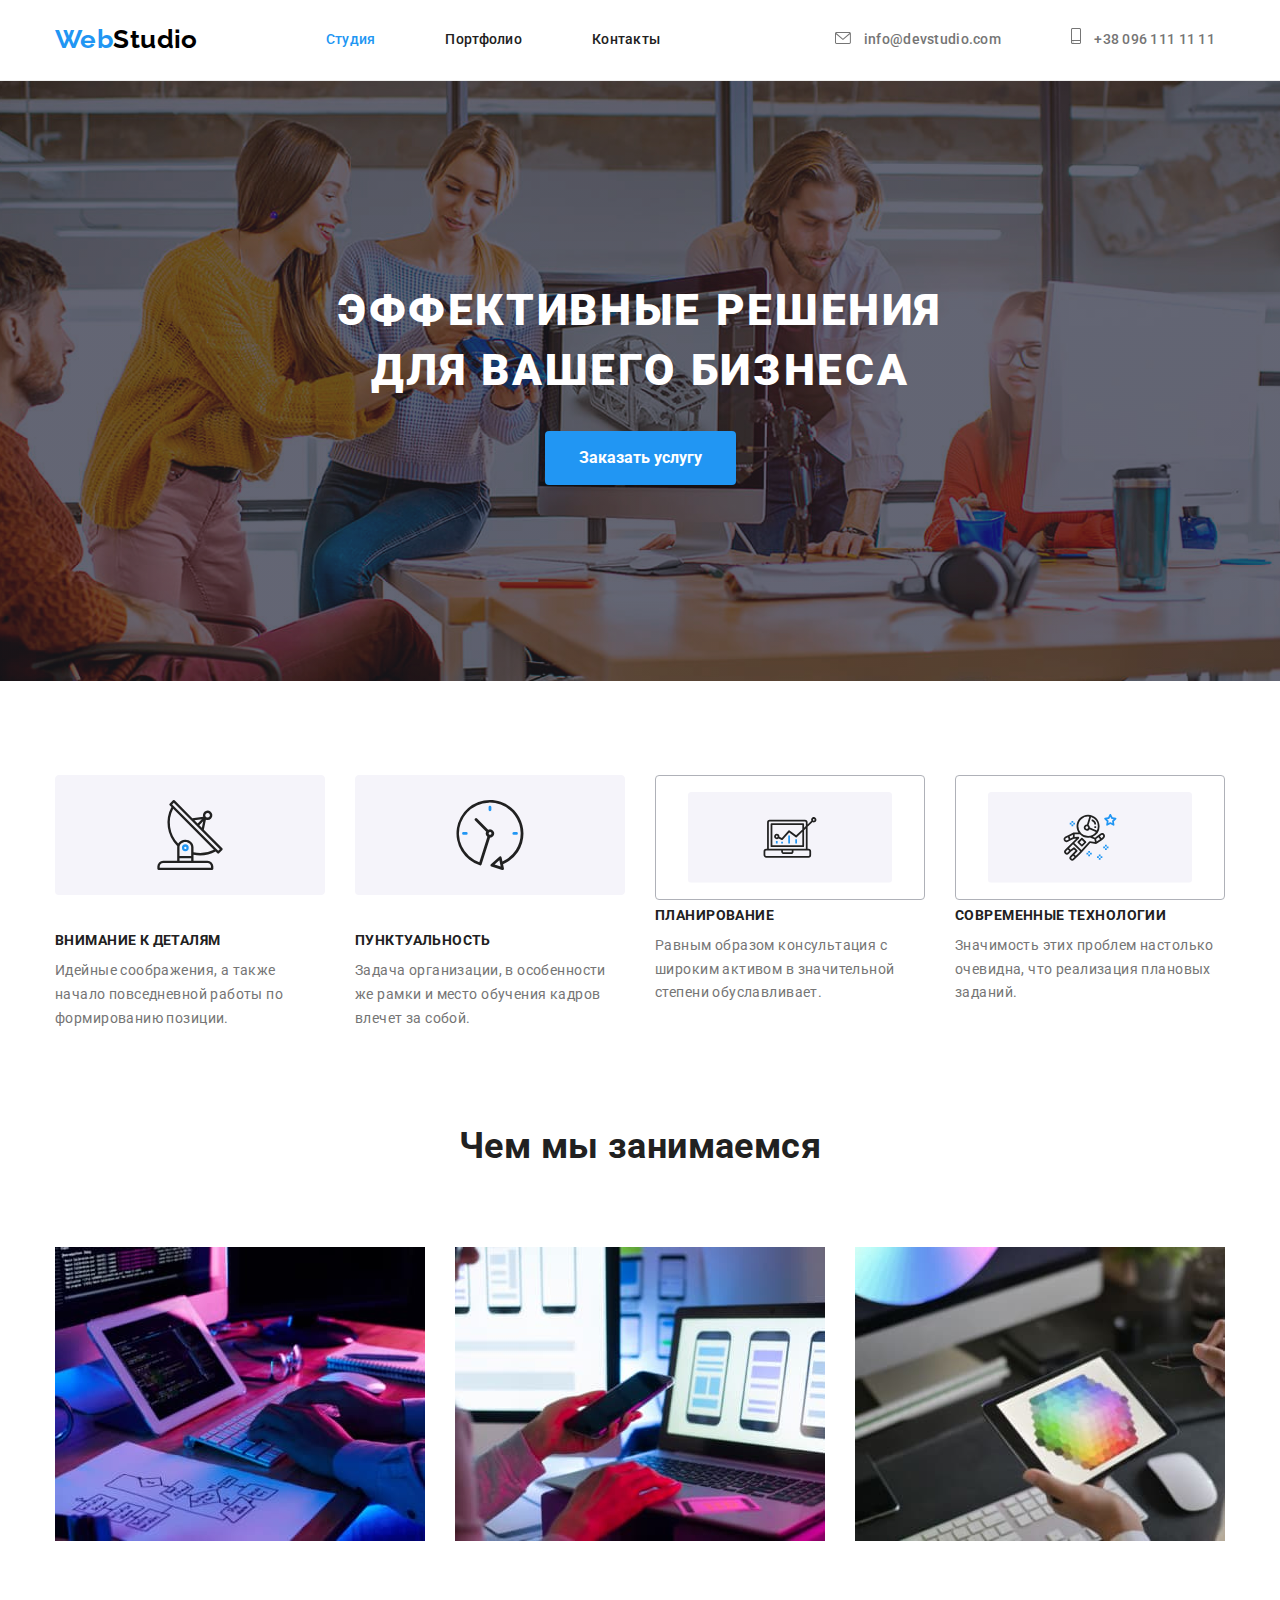
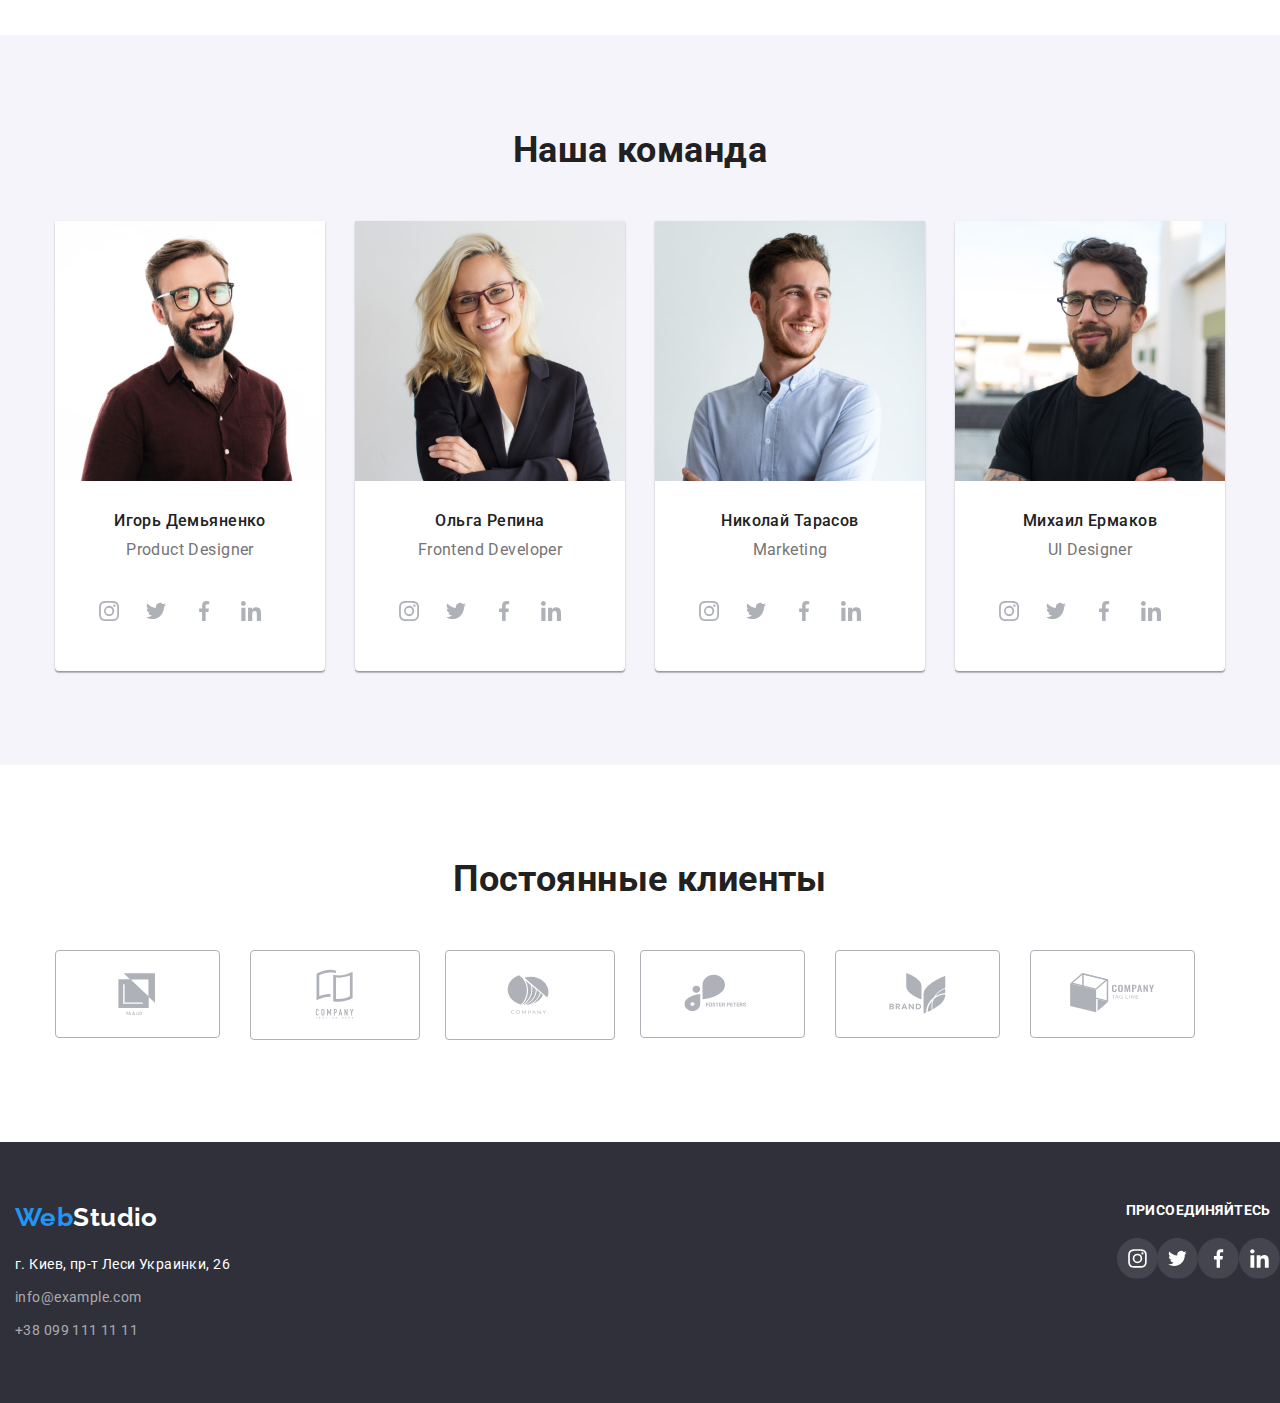
==== index.html @ e173cb2c "21.04.2022" ====
<!DOCTYPE html>
<html lang="ru">

<head>
    <meta charset="UTF-8">
    <meta http-equiv="X-UA-Compatible" content="IE=edge">
    <meta name="viewport" content="width=device-width, initial-scale=1.0">
    <title>Document</title>
    <link
        href="https://fonts.googleapis.com/css2?family=Raleway:wght@700&family=Roboto:wght@400;500;700;900&display=swap"
        rel="stylesheet">
    <link rel="stylesheet"
        href="https://cdnjs.cloudflare.com/ajax/libs/modern-normalize/1.1.0/modern-normalize.min.css">
    <link rel="stylesheet" href="./css/style.css">
</head>

<body>
    <header class="header">
        <div class="conteiner nav-head">
            <a href="https://www.google.com/"><span class="web-logo">Web</span><span
                    class="studio-logo">Studio</span></a>
            <nav>
                <ul class="site-nav list">
                    <li class="item"> <a href="https://www.google.com/" class="link current">Студия</a></li>
                    <li class="item"> <a href="./portfolio.html" class="link">Портфолио</a></li>
                    <li class="item"> <a href="https://www.google.com/" class="link">Контакты</a></li>
                </ul>
            </nav>
            <ul class="auth-nav list ">
                <li class="item">
                    <a href="mailto:info@devstudio.com" class="link icon-header-mail">

                        <svg class="icon-header" width="16px" height="12px">
                            <use href="./icon/sprite.svg#icon-mail">

                            </use>
                        </svg>
                        info@devstudio.com</a>
                </li>
                <li class="item">
                    <a href="tel:+380961111111" class="link icon-header-mail">
                        <svg class="icon-header" width="10px" height="16px">
                            <use href="./icon/sprite.svg#icon-smartphone">

                            </use>
                        </svg>
                        +38 096 111 11 11</a>
                </li>


            </ul>
        </div>
    </header>
    <main>
        <section class="hero overlay">
            <div class="conteiner">
                <h1 class="section-title-main">Эффективные решения для вашего бизнеса</h1>
                <button type="button" class="button-primary">Заказать услугу</button>
            </div>
        </section>
        <section class="section">

            <!-- <h2 class="invisible-header">Наши преимущества</h2> -->

            <div class="conteiner ">
                <ul class="advantage-studio list">
                    <li class="flex-element icon-antenna">
                        <div class="logo-advantage">
                            <svg class="rt " width="270px" height="120px">
                                <use href="./icon/sprite.svg#icon-antena">
                                </use>
                            </svg>
                        </div>
                        <h3 class="section-title-studio">Внимание к деталям</h3>
                        <p class="section-text-studio">Идейные соображения, а также начало повседневной работы по
                            формированию позиции.</p>

                    </li>
                    <li class="flex-element icon-clock">
                        <svg class="rt" width="270px" height="120px">
                            <use href="./icon/sprite.svg#icon-clock">
                            </use>
                        </svg>
                        <h3 class="section-title-studio">Пунктуальность</h3>
                        <p class="section-text-studio">Задача организации, в особенности же рамки и место обучения
                            кадров влечет за собой.</p>
                    </li>
                    <li class="flex-element icon-diagram">
                        <svg class="logo-customers" width="270px" height="120px">
                            <use href="./icon/sprite.svg#icon-diagram">
                            </use>
                        </svg>
                        <h3 class="section-title-studio">Планирование</h3>
                        <p class="section-text-studio">Равным образом консультация с широким активом в значительной
                            степени обуславливает.</p>
                    </li>
                    <li class="flex-element icon-astronaut">
                        <svg class="logo-customers" width="270px" height="120px">
                            <use href="./icon/sprite.svg#icon-astronaut">
                            </use>
                        </svg>
                        <h3 class="section-title-studio">Современные технологии</h3>
                        <p class="section-text-studio">Значимость этих проблем настолько очевидна, что реализация
                            плановых заданий.</p>
                    </li>
                </ul>

        </section>
        <section class="section advantage-studio-work">
            <div class="conteiner">
                <h2 class="section-title-block centered">Чем мы занимаемся</h2>
                <ul class="advantage-studio list">
                    <li class="flex-element-work"><img src="./images/box1.jpg" width="370" alt="desktop and ipad"></li>
                    <li class="flex-element-work"><img src="./images/box2.jpg" width="370" alt="imac and phone"></li>
                    <li class="flex-element-work"><img src="./images/box3.jpg" width="370" alt="ipad"></li>
                </ul>
            </div>
        </section>
        <section class="section comand">
            <div class="conteiner">
                <h2 class="section-title-block centered">Наша команда</h2>
                <div class="flex-container">
                    <ul class=" advantage-studio list">
                        <li class="flex-element-comand">
                            <img src="./images/img(4).jpg" width="270" alt="фото Игорь Демьяненко">
                            <h3 class="section-title-comand">Игорь Демьяненко</h3>
                            <p class="section-text-comand">Product Designer</p>
                            <div class="social-links-comand">
                                <a icon-social href="#">
                                    <svg class="comand-social" width="44px" height="44px">
                                        <use class="icon-social" href="./icon/sprite.svg#icon-insta">

                                        </use>
                                    </svg>
                                </a>
                                <a href="#">
                                    <svg class="comand-social" width="44px" height="44px">
                                        <use href="./icon/sprite.svg#icon-twiter">

                                        </use>
                                    </svg></a>
                                <svg class="comand-social" width="44px" height="44px">
                                    <use href="./icon/sprite.svg#icon-facebook">

                                    </use>
                                </svg></a>
                                <a href="#">
                                    <svg class="comand-social" width="44px" height="44px">
                                        <use href="./icon/sprite.svg#icon-linkid">

                                        </use>
                                    </svg></a>
                            </div>
                        </li>
                        <li class="flex-element-comand">
                            <img src="./images/img(1).jpg" width="270" alt="фото Ольга Репина">
                            <h3 class="section-title-comand">Ольга Репина</h3>
                            <p class="section-text-comand">Frontend Developer</p>
                            <div class="social-links-comand">
                                <a href="#">
                                    <svg class="comand-social" width="44px" height="44px">
                                        <use class="" href="./icon/sprite.svg#icon-insta">

                                        </use>
                                    </svg>
                                </a>
                                <a href="#">
                                    <svg class="comand-social" width="44px" height="44px">
                                        <use href="./icon/sprite.svg#icon-twiter">

                                        </use>
                                    </svg></a>
                                <svg class="comand-social" width="44px" height="44px">
                                    <use href="./icon/sprite.svg#icon-facebook">

                                    </use>
                                </svg></a>
                                <a href="#">
                                    <svg class="comand-social" width="44px" height="44px">
                                        <use href="./icon/sprite.svg#icon-linkid">

                                        </use>
                                    </svg></a>
                            </div>
                        </li>
                        <li class="flex-element-comand">
                            <img src="./images/img(2).jpg" width="270" alt="фото Николай Тарасов">
                            <h3 class="section-title-comand">Николай Тарасов</h3>
                            <p class="section-text-comand">Marketing</p>
                            <div class="social-links-comand">
                                <a class=href="#">
                                    <svg class="comand-social" width="44px" height="44px">
                                        <use href="./icon/sprite.svg#icon-insta">

                                        </use>
                                    </svg>
                                </a>
                                <a href="#">
                                    <svg class="comand-social" width="44px" height="44px">
                                        <use href="./icon/sprite.svg#icon-twiter">

                                        </use>
                                    </svg></a>
                                <svg class="comand-social" width="44px" height="44px">
                                    <use href="./icon/sprite.svg#icon-facebook">

                                    </use>
                                </svg></a>
                                <a href="#">
                                    <svg class="comand-social" width="44px" height="44px">
                                        <use href="./icon/sprite.svg#icon-linkid">

                                        </use>
                                    </svg></a>
                            </div>
                        </li>
                        <li class="flex-element-comand">
                            <img src="./images/img(3).jpg" width="270" alt="фото Михаил Ермаков">
                            <h3 class="section-title-comand">Михаил Ермаков</h3>
                            <p class="section-text-comand">UI Designer</p>
                            <div class="social-links-comand">
                                <a href="#">
                                    <svg class="comand-social" width="44px" height="44px">
                                        <use class="" href="./icon/sprite.svg#icon-insta">

                                        </use>
                                    </svg>
                                </a>
                                <a href="#">
                                    <svg class="comand-social" width="44px" height="44px">
                                        <use href="./icon/sprite.svg#icon-twiter">

                                        </use>
                                    </svg></a>
                                <svg class="comand-social" width="44px" height="44px">
                                    <use href="./icon/sprite.svg#icon-facebook">

                                    </use>
                                </svg></a>
                                <a href="#">
                                    <svg class="comand-social" width="44px" height="44px">
                                        <use href="./icon/sprite.svg#icon-linkid">

                                        </use>
                                    </svg></a>
                            </div>
                        </li>
                    </ul>
                </div>
            </div>
        </section>
        <section class="section">
            <div class="conteiner">
                <h2 class="customers-title">Постоянные клиенты</h2>
                <div class="flex-container">
                    <ul class="customers-list list">
                        <li class="customers-img">
                            <svg class="logo-customers" width="170px" height="92px">
                                <use href="./icon/sprite.svg#icon-Logo-1">

                                </use>
                            </svg>
                        </li>
                        <li class="customers-img">
                            <a class="customers-link" href="">
                                <svg class="logo-customers" width="170px" height="92px">
                                    <use href="./icon/sprite.svg#icon-Logo-2">

                                    </use>
                                </svg></a>
                        </li>
                        <li class="customers-img">
                            <a class="customers-link" href="#">
                            <svg class="logo-customers " width="170px" height="92px">
                                <use href="./icon/sprite.svg#icon-Logo-3">

                                </use>
                            </svg></a>
                        </li>
                        <li class="customers-img">
                            <svg class="logo-customers" width="170px" height="92px">
                                <use href="./icon/sprite.svg#icon-Logo-4">
                                </use>
                            </svg>
                        </li>
                        <li class="customers-img">
                            <svg class="logo-customers" width="170px" height="92px">
                                <use href="./icon/sprite.svg#icon-Logo-5">

                                </use>
                            </svg>
                        </li>
                        <li class="customers-img">
                            <svg class="logo-customers" width="170px" height="92px">
                                <use href="./icon/sprite.svg#icon-Logo-6">

                                </use>
                            </svg></li>
                    </ul>
                </div>
            </div>

        </section>
    </main>

    <footer class="footer-bg">
        <div class="conteiner">

            <a href="https://www.google.com/"> <span class="web-logo-fr">Web</span><span
                    class="studio-logo-footer">Studio</span></a>
            <address class="footer-adress">
                <ul class="footer-list list">
                    <li>
                        <p class="footer-list-adress">г. Киев, пр-т Леси Украинки, 26</p>
                    </li>
                    <li><a href="mailto:info@example.com" class="footer-list-contacts">info@example.com</a> </li>
                    <li><a href="tel:+380991111111" class="footer-list-contacts tel">+38 099 111 11 11</a> </li>
                </ul>

            </address>
        </div>
        <div class="social-footer">
            <h2 class="title-footer">Присоединяйтесь</h2>
            <ul class=" footer-social list">
                <li class="footer-social-icon">
                    <svg class="footer-icon" width="44px" height="44px">
                        <use href="./icon/sprite.svg#icon-insta-footer">
                        </use>
                    </svg>
                </li>
                <li class="footer-social-icon">
                    <svg class="footer-icon" width="44px" height="44px">
                        <use href="./icon/sprite.svg#icon-twiter-footer">
                        </use>
                    </svg>
                </li>
                <li class="footer-social-icon">
                    <svg class="footer-icon" width="44px" height="44px">
                        <use href="./icon/sprite.svg#icon-facebook-footer">
                        </use>
                    </svg>
                </li>
                <li class="footer-social-icon">
                    <svg class="footer-icon" width="44px" height="44px">
                        <use href="./icon/sprite.svg#icon-linkid-footer">
                        </use>
                    </svg>
                </li>
            </ul>
        </div>

    </footer>

</body>

</html>
---- css/style.css ----
/*Переменные*/
:root {
  --primary-text-color: #757575;
  --title-text-color: #212121;
  --accent-text-color: #2196f3;
  --primary-bg-color: #e5e5e5;
  --header-bg-color: #ffffff;
  --logo-text-studio: #000000;
  --footer-bg-color: #2f303a;
  --border-color: #eeeeee;
  --comand-bg-color: #f5f4fa;
  --hero-bg-color:#C4C4C4;
  --customers-border-color:#AFB1B8;
}
*, ::after, ::before {
    box-sizing: border-box;
    max-width: 100%;
    height: auto;
}

/*Основные*/
body {
  background-color: var(--header-bg-color);
  color: var(--primary-text-color);
  font-family: Roboto, sans-serif;
  font-size: 14px;
  letter-spacing: 0.03em;
}
img{
  display: block;
  max-width: 100%;
  height: auto;
}
a {
  text-decoration: none;
}
h1,
h2,
h3,
h4,
h5,
h6,
p {
  margin: 0;
  padding: 0;
}
.conteiner {
  width: 1200px;
  padding-left: 15px;
  padding-right: 15px;
  margin-left: auto;
  margin-right: auto;
  /* outline: 2px solid tomato; */
}

.list {
  margin: 0;
  padding: 0;
  list-style: none;
  line-height: 1.7;
}

/*Шапка*/
.header {
  background-color: var(--header-bg-color);
  border-bottom: 1px solid var(--border-color);
}
.web-logo {
  display: inline-block;
  color: var(--accent-text-color);
  font-family: "Raleway";
  font-weight: 700;
  font-size: 26px;
  line-height: 1.2;
  text-decoration: none;
  padding-top: 24px;
  padding-bottom: 25px;
}
.studio-logo {
  color: var(--logo-text-studio);
  font-family: "Raleway";
  font-weight: 700;
  font-size: 26px;
  line-height: 1.2;
  text-decoration: none;
  padding-top: 24px;
  padding-bottom: 25px;
  padding-right: 25px;
}
.logo .studio-logo:hover,
.logo .studio-logo:focus {
  color: var(--accent-text-color);
  text-decoration: none;
}
.item> .icon-header-mail >.icon-header{
  margin-right: 10px;
 
}
.item>.icon-header-mail{
  fill: var(--primary-text-color);
}
.item>.icon-header-mail:hover{
  fill: var(--accent-text-color);
}

.site-nav>.item{
  padding-top: 20px;
  padding-bottom: 20px;
  padding-left: 10px;
  padding-right: 10px;
}
.auth-nav>.item{
  padding-top: 20px;
  padding-bottom: 20px;
  padding-left: 10px;
  padding-right: 10px;
}
.site-nav .link {
  color: var(--title-text-color);
  font-weight: 500;
  line-height: 1.14;
  letter-spacing: 0.02em;
}
.site-nav {
  display: flex;
  margin-left: 93px;
  
}
.site-nav .item:not(:last-child) {
  margin-right: 50px;
}
.site-nav .link:hover,
.site-nav .link:focus {
  color: var(--accent-text-color);
}

.site-nav .link.current {
  color: var(--accent-text-color);
}
.auth-nav .link {
  color: var(--primary-text-color);
  font-weight: 500;
  line-height: 1.14;
  letter-spacing: 0.02em;
}
.auth-nav .link:hover,
.auth-nav .link:focus {
  color: var(--accent-text-color);
}
.auth-nav {
  display: flex;
  margin-left: auto;
  cursor: pointer;
}
.auth-nav .item + .item {
  margin-left: 50px;
}
.nav-head {
  display: flex;
  align-items: center;
}
.nav-projects {
  display: flex;
  margin-bottom: 50px;
  justify-content: center;
  cursor: pointer;
}

.nav-projects > .item {
  margin-right: 8px;
}
/*Основной блок*/

.section .section-title {
  color: var(--title-text-color);
  font-weight: 700;
  line-height: 2;
  letter-spacing: 0.06em;
}
.section {
  padding-top: 94px;
  padding-bottom: 94px;
}
.centered {
  text-align: center;
}
.hero {
  background-color: var(--hero-bg-color);
  
  text-align: center;
  background-repeat: no-repeat;
  background-size: cover;
  padding-top: 200px;
  padding-bottom: 200px;
background: rgba(47, 48, 58, 0.4);
}
.overlay{
  max-width: 1600px;
  height: 600px;
  margin-right: auto;
  margin-left: auto;
  background-position: center; 
  background-image: linear-gradient(
    to right,
    rgba(47, 48, 58, 0.4),
    rgba(47, 48, 58, 0.4)
    ),
    url(../images/bg-image.png);
}

.section-title-main {
  width: 696px;
  margin: 0 auto;
  color: var(--header-bg-color);
  font-weight: 900;
  font-size: 44px;
  line-height: 1.36;
  letter-spacing: 0.06em;
  text-transform: uppercase;
}

.advantage {
  display: flex;
  flex-wrap: wrap;
  margin-right: -30px;
  margin-top: -30px;
}

.advantage-studio {
  display: flex;
  justify-content: space-between;
}
.advantage-studio-work{
  padding-top: 0;
}

.card-text {
  padding-left: 24px;
  padding-right: 24px;
  padding-top: 20px;
  padding-bottom: 20px;
  border-left: 1px solid var(--border-color);
  border-right: 1px solid var(--border-color);
  border-bottom: 1px solid var(--border-color);
}
.flex-container {
  display: flex;
  flex-wrap: wrap;
}
.flex-container-comand {
}
.icon-social{
  
}
.social-links-comand{
  justify-content: center;
  padding-left: 32px;
  padding-right: 32px;
  padding-bottom: 30px;
  margin-left: 10px;
  margin-top: 16px;
  cursor: pointer;
}
.social-links-comand:last-child{
  margin-left: 0;
}
.flex-element-comand {
      background: #FFFFFF;
    /* material shadow v1 */
    box-shadow: 0px 1px 3px rgba(0, 0, 0, 0.12), 0px 1px 1px rgba(0, 0, 0, 0.14), 0px 2px 1px rgba(0, 0, 0, 0.2);
    border-radius: 0px 0px 4px 4px;
  margin-right: 30px;
}
.flex-element-comand:nth-child(n + 4) {
  margin-right: 0;
}

.comand {
  background-color: var(--comand-bg-color);
}
 .flex-element {
  width: 270px;
} 

.flex-element:nth-child(n + 4) {
  margin-right: 0;
}

.flex-element-work {
  flex-basis: calc((100% - 60px) / 3);
  margin-right: 30px;
  margin-top: 30px;
  
}
.flex-element-work:nth-child(3n) {
  margin-right: 0;
}
.flex-element-work:nth-last-child(-1 + 3) {
  margin-bottom: 0;
}
.flex-element-work:hover{
  box-shadow: 1px 4px 6px 0px #00000029;
box-shadow: 0px 4px 4px 0px #0000000F;
box-shadow: 0px 1px 1px 0px #0000001F;
}

.section-title-studio {
  margin-bottom: 10px;
  color: var(--title-text-color);
  font-size: 14px;
  font-weight: 700;
  line-height: 1.14;
  text-transform: uppercase;
}
.section-text-studio {
  color: var(--primary-text-color);
  line-height: 1.71;
}
.section-title-progects {
  margin-bottom: 4px;
  color: var(--title-text-color);
  font-size: 18px;
  font-weight: 700;
  line-height: 2;
  letter-spacing: 0.06em;
}
.section-text-progects {
  color: var(--primary-text-color);
  font-size: 16px;
  line-height: 1.875;
}
.section-title-block {
  margin-bottom: 50px;
  color: var(--title-text-color);
  font-weight: 700;
  font-size: 36px;
  line-height: 1.17;
}
.section-title-comand {
  margin-top: 30px;
  margin-bottom: 10px;
  color: var(--title-text-color);
  font-weight: 500;
  font-size: 16px;
  line-height: 1.19;
  text-align: center;
}
.section-text-comand {
  color: var(--primary-text-color);
  font-size: 16px;
  line-height: 1.19;
  text-align: center;
  margin-bottom: 30px;
}
.comand-social{
  fill:var(--header-bg-color);
  
}
.comand-social:hover{
  fill:var(--accent-text-color)
}
.section-text {
  line-height: 1.7;
}

/*Buton*/
.button {
  color: var(--title-text-color);
  background-color: var(--comand-bg-color)
  cursor: pointer;
  font-weight: 500;
  font-size: 16px;
  line-height: 1.625;
  border-radius: 4px;
  border-color: transparent;
}
.btn-projects{
background-color: var(--comand-bg-color);
color: var(--title-text-color);
border-radius: 4px;
padding-top: 6px;
padding-bottom: 6px;
padding-left: 22px;
padding-right: 22px;

}
.btn-projects:hover,
.btn-projects:focus{
  background-color: var(--accent-text-color);
  color: var(--header-bg-color);
  box-shadow: 0px 2px 2px 0px #0000001F;
  box-shadow: 0px 1px 2px 0px #00000014;
  box-shadow: 0px 3px 1px 0px #0000001A;
}
.button:hover,
.button:focus {
  background-color: var(--accent-text-color);
  color: var(--header-bg-color);
  
}



.button-primary {
  display: flex;
  flex-direction: row;
  align-items: flex-start;
  padding: 10px 32px;
  box-shadow: 0px 4px 4px rgba(0, 0, 0, 0.15);
  border-radius: 4px;
  margin-left: auto;
  margin-right: auto;
  margin-top: 30px;
  background-color: var(--accent-text-color);
  color: var(--header-bg-color);
  border-color: var(--accent-text-color);
  font-weight: 700;
  font-size: 16px;
  line-height: 1.875;
  border-radius: 4px;
  border-color: transparent;
}

.button-primary:hover,
.button-primary:focus {
  background-color: var(--header-bg-color);
  color: var(--accent-text-color);
}
.customers-title{
  color: var(--title-text-color);
  font-weight: 700;
  font-size: 36px;
  line-height: 1,1719;
  text-align: center;
}
.customers-list{
  display: flex;
    margin-top: 50px;
}

.customers-img{
  flex-wrap: nowrap;
  display: flex;
  align-items: flex-start;
  
}
.logo-customers{
  fill: var(--customers-border-color);
  border: 1px solid var(--customers-border-color);
  border-radius: 4px;
  cursor: pointer;
  margin-right: 30px;
  padding-top: 16px;
  padding-bottom: 16px; 
  padding-left: 32px; 
  padding-right: 32px;
}
.logo-customers:hover{
  fill: var(--accent-text-color);
  border-color: var(--accent-text-color);
}
.footer-icon{
    fill: rgb(255, 255, 255, 10%);
}
.footer-icon:hover{
    fill: var(--accent-text-color);
}
 .customers-img:hover {
  
} 
.customers-img:last-child {
  margin-right:0;
}
.logo-customers{
  fill: var(--customers-border-color);
}
.logo-customers:hover{
  fill: var(--accent-text-color);
}

/*Низ*/
.footer-bg {
  background-color: var(--footer-bg-color);
  padding-top: 60px;
  padding-bottom: 60px;

  
    display: flex;
    align-content: stretch;
    align-items: flex-start;
    flex-wrap: nowrap;
    justify-content: space-evenly;
}

.rt{
  margin-bottom: 30px;
}
.footer-list-adress {
  color: var(--header-bg-color);
  font-style: normal;
  font-size: 14px;
  line-height: 1.71;
  margin-bottom: 9px;
}

.footer-list-contacts {
  font-style: normal;
  line-height: 1.7;
  color: rgba(255, 255, 255, 0.6);
  margin-bottom: 9px;
}

.web-logo-fr {
  display: inline-block;
  color: var(--accent-text-color);
  font-family: "Raleway";
  font-weight: 700;
  font-size: 26px;
  line-height: 1.2;
  text-decoration: none;
}


.studio-logo-footer {
  color: var(--header-bg-color);
  font-family: "Raleway";
  font-weight: 700;
  font-size: 26px;
  line-height: 1.2;
  text-decoration: none;
}

.footer-adress {
  margin-top: 20px;
}
.footer-list-contacts{
  display: block;
  margin-bottom: 9px;
}
.tel {
  margin-bottom: 0;
}

.invisible-header {
  display: none;
}
.title-footer{
  display: block;
  color: var(--header-bg-color);
  font-style: normal;
  font-weight: 700;
  font-size: 14px;
  line-height: 1,14;
  letter-spacing: 0.03em;
  text-transform: uppercase;
  text-align: center;
  margin-bottom: 20px;
}
.footer-social.list{
  display: flex;
  justify-content: center;
  margin-right: 10px;
  cursor: pointer;
}
.footer-social:last-child{
  margin-right: 0;
}
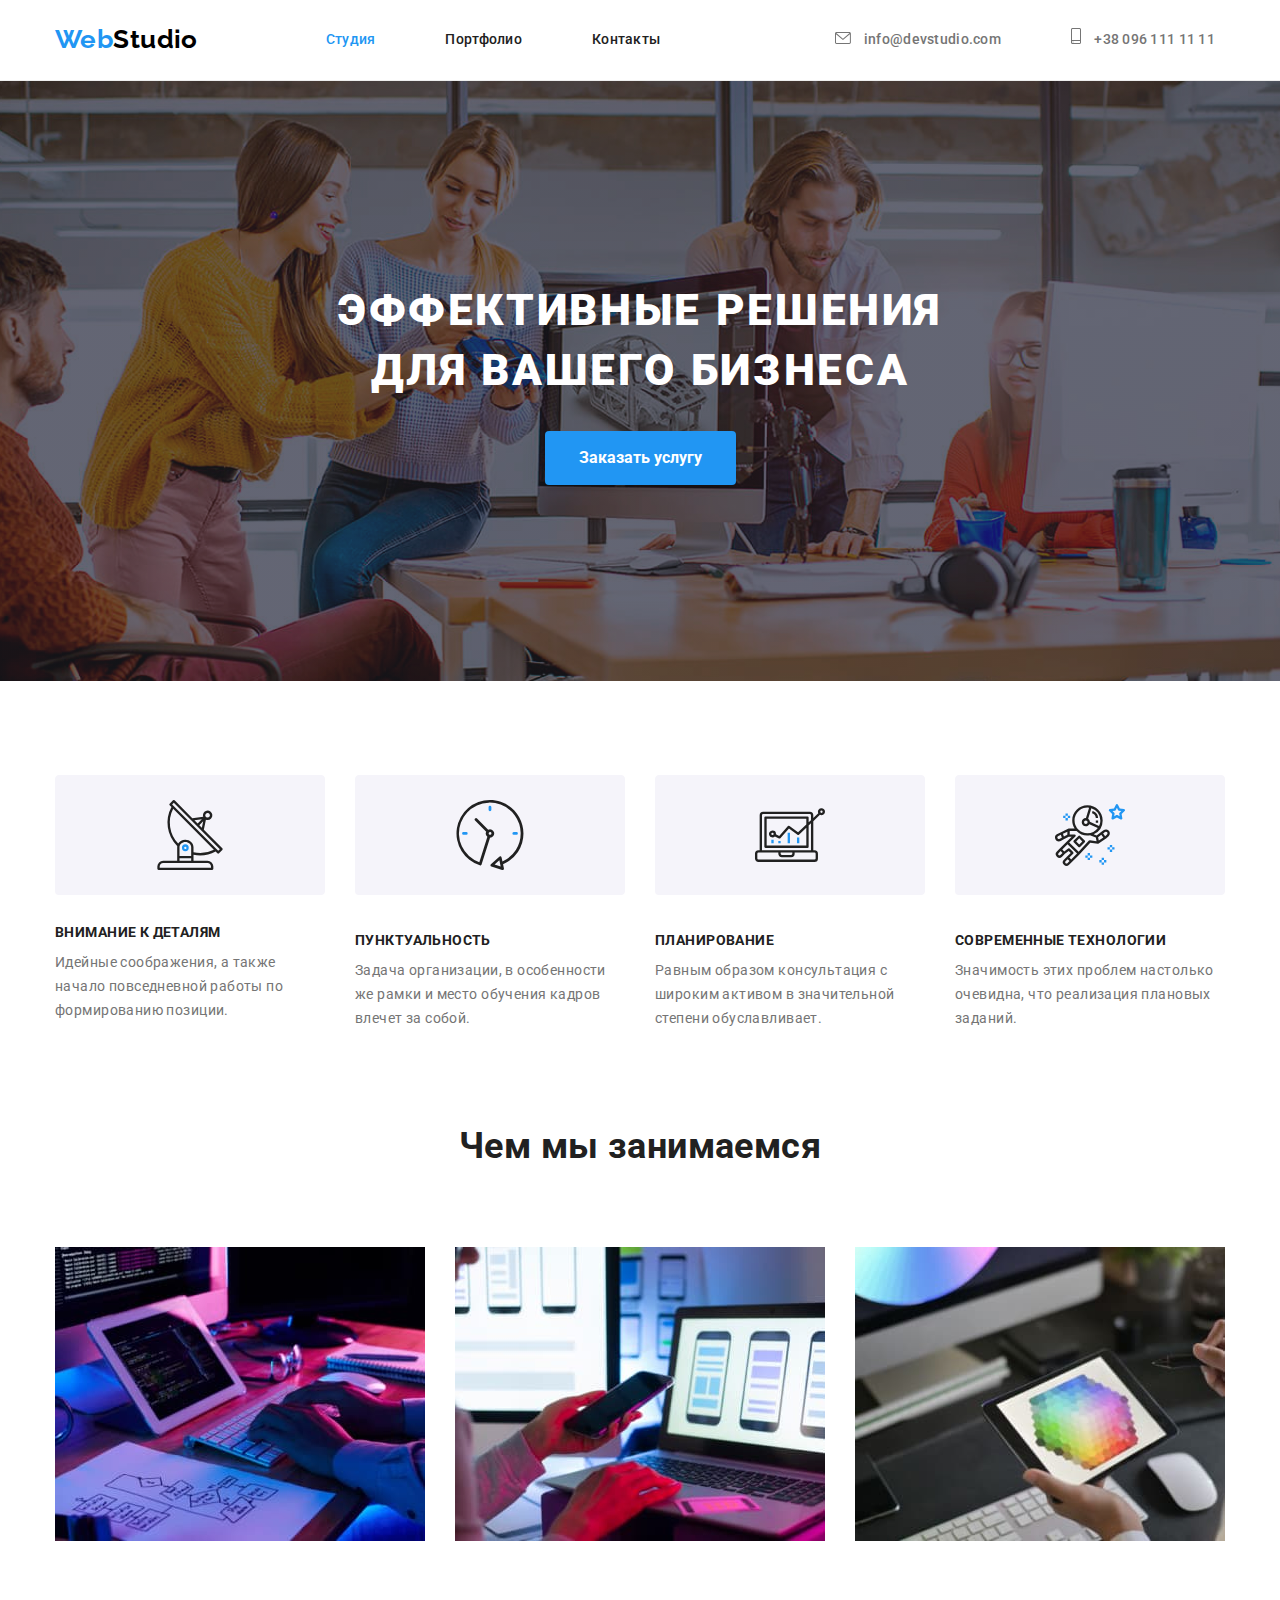
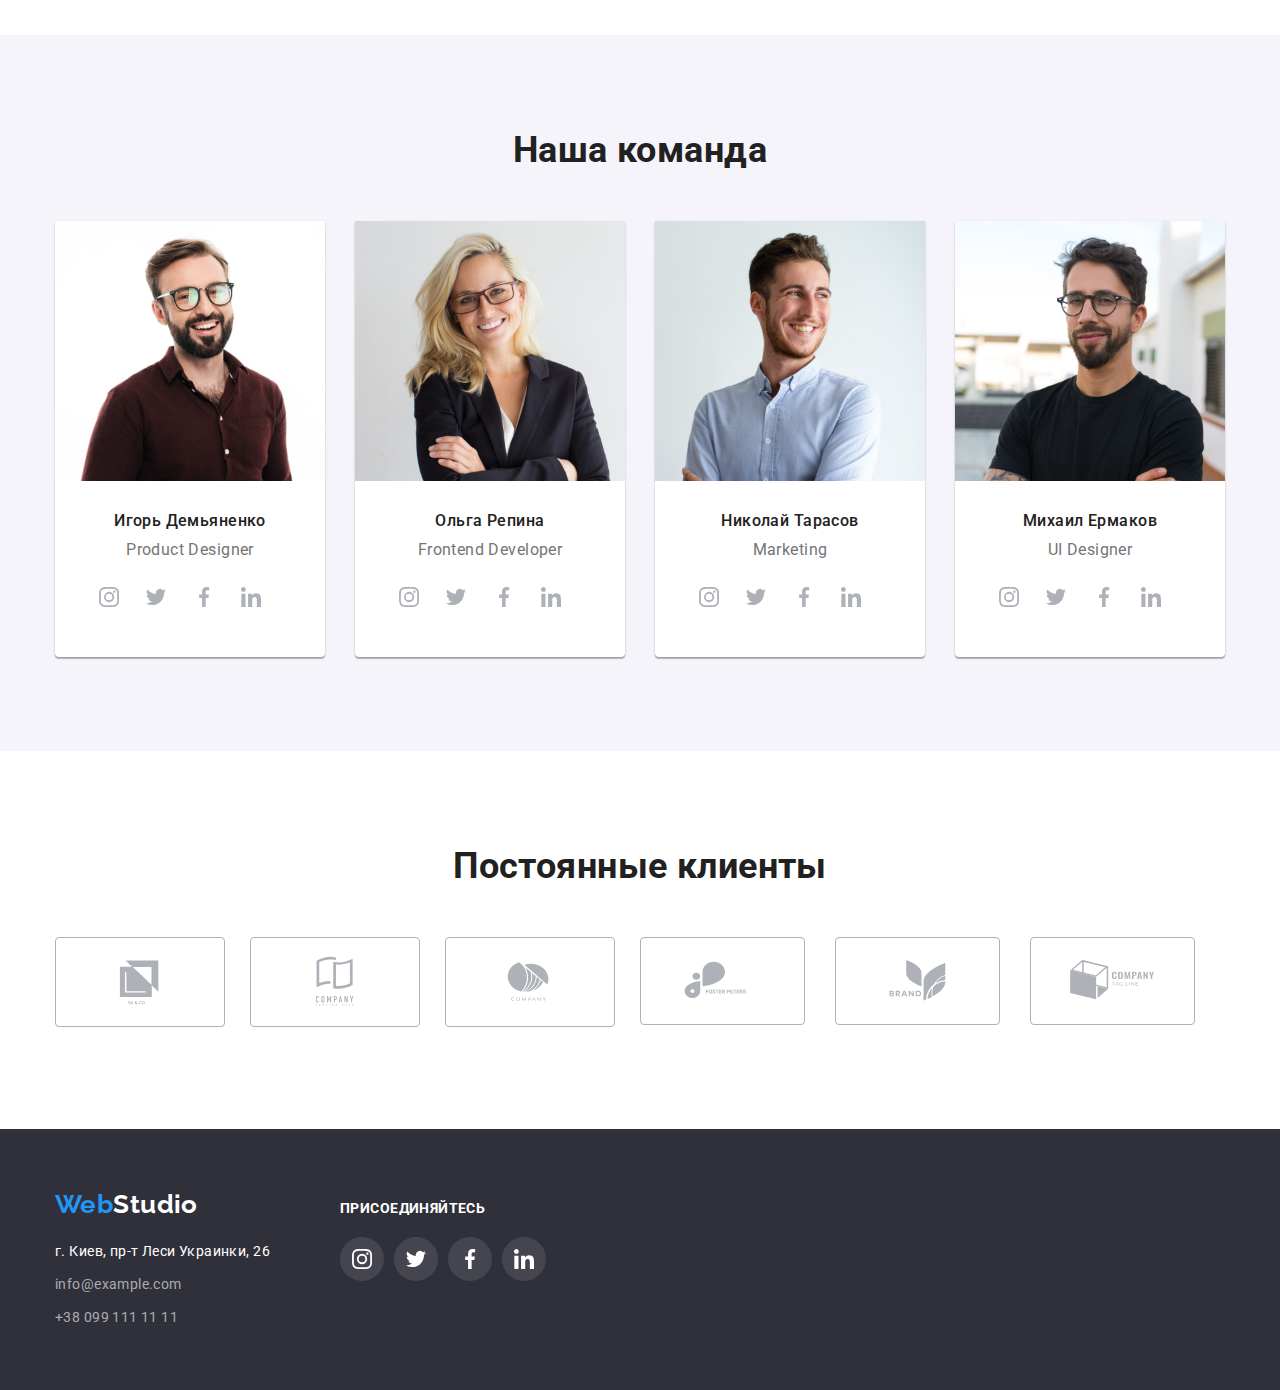
==== commit b65f8779: "21.04.1" ====
--- a/index.html
+++ b/index.html
@@ -63,9 +63,10 @@
             <!-- <h2 class="invisible-header">Наши преимущества</h2> -->
 
             <div class="conteiner ">
+                <div class="logo-flex-svg">
                 <ul class="advantage-studio list">
                     <li class="flex-element icon-antenna">
-                        <div class="logo-advantage">
+                        <div class="logo-advantage-logo">
                             <svg class="rt " width="270px" height="120px">
                                 <use href="./icon/sprite.svg#icon-antena">
                                 </use>
@@ -86,7 +87,7 @@
                             кадров влечет за собой.</p>
                     </li>
                     <li class="flex-element icon-diagram">
-                        <svg class="logo-customers" width="270px" height="120px">
+                        <svg class="rt" width="270px" height="120px">
                             <use href="./icon/sprite.svg#icon-diagram">
                             </use>
                         </svg>
@@ -95,7 +96,7 @@
                             степени обуславливает.</p>
                     </li>
                     <li class="flex-element icon-astronaut">
-                        <svg class="logo-customers" width="270px" height="120px">
+                        <svg class="rt" width="270px" height="120px">
                             <use href="./icon/sprite.svg#icon-astronaut">
                             </use>
                         </svg>
@@ -104,7 +105,7 @@
                             плановых заданий.</p>
                     </li>
                 </ul>
-
+</div>
         </section>
         <section class="section advantage-studio-work">
             <div class="conteiner">
@@ -123,6 +124,7 @@
                     <ul class=" advantage-studio list">
                         <li class="flex-element-comand">
                             <img src="./images/img(4).jpg" width="270" alt="фото Игорь Демьяненко">
+                            <div class="comand-social-card">
                             <h3 class="section-title-comand">Игорь Демьяненко</h3>
                             <p class="section-text-comand">Product Designer</p>
                             <div class="social-links-comand">
@@ -149,11 +151,12 @@
                                         <use href="./icon/sprite.svg#icon-linkid">
 
                                         </use>
-                                    </svg></a>
+                                    </svg></a></div>
                             </div>
                         </li>
                         <li class="flex-element-comand">
                             <img src="./images/img(1).jpg" width="270" alt="фото Ольга Репина">
+                            <div class="comand-social-card">
                             <h3 class="section-title-comand">Ольга Репина</h3>
                             <p class="section-text-comand">Frontend Developer</p>
                             <div class="social-links-comand">
@@ -180,11 +183,12 @@
                                         <use href="./icon/sprite.svg#icon-linkid">
 
                                         </use>
-                                    </svg></a>
+                                    </svg></a></div>
                             </div>
                         </li>
                         <li class="flex-element-comand">
                             <img src="./images/img(2).jpg" width="270" alt="фото Николай Тарасов">
+                            <div class="comand-social-card">
                             <h3 class="section-title-comand">Николай Тарасов</h3>
                             <p class="section-text-comand">Marketing</p>
                             <div class="social-links-comand">
@@ -211,11 +215,12 @@
                                         <use href="./icon/sprite.svg#icon-linkid">
 
                                         </use>
-                                    </svg></a>
+                                    </svg></a></div>
                             </div>
                         </li>
                         <li class="flex-element-comand">
                             <img src="./images/img(3).jpg" width="270" alt="фото Михаил Ермаков">
+                            <div class="comand-social-card">
                             <h3 class="section-title-comand">Михаил Ермаков</h3>
                             <p class="section-text-comand">UI Designer</p>
                             <div class="social-links-comand">
@@ -253,22 +258,30 @@
             <div class="conteiner">
                 <h2 class="customers-title">Постоянные клиенты</h2>
                 <div class="flex-container">
+                    <div class="logo-customers-icon">
+                        
                     <ul class="customers-list list">
-                        <li class="customers-img">
+                        
+                        <li class="customers-img">
+                            <div class="customers-img-logo">
+                                <a class="customers-link" href="">
                             <svg class="logo-customers" width="170px" height="92px">
                                 <use href="./icon/sprite.svg#icon-Logo-1">
 
                                 </use>
-                            </svg>
-                        </li>
-                        <li class="customers-img">
+                            </svg> </a></div>
+                        </li>
+                        
+                        <li class="customers-img">
+                            <div class="customers-img-logo">
                             <a class="customers-link" href="">
                                 <svg class="logo-customers" width="170px" height="92px">
                                     <use href="./icon/sprite.svg#icon-Logo-2">
 
                                     </use>
-                                </svg></a>
-                        </li>
+                                </svg></a></div>
+                        </li>
+                        <div class="customers-img-logo">
                         <li class="customers-img">
                             <a class="customers-link" href="#">
                             <svg class="logo-customers " width="170px" height="92px">
@@ -276,27 +289,30 @@
 
                                 </use>
                             </svg></a>
-                        </li>
+                        </li></div>
+                        <div class="customers-img-logo">
                         <li class="customers-img">
                             <svg class="logo-customers" width="170px" height="92px">
                                 <use href="./icon/sprite.svg#icon-Logo-4">
                                 </use>
                             </svg>
-                        </li>
+                        </li></div>
+                        <div class="customers-img-logo">
                         <li class="customers-img">
                             <svg class="logo-customers" width="170px" height="92px">
                                 <use href="./icon/sprite.svg#icon-Logo-5">
 
                                 </use>
                             </svg>
-                        </li>
+                        </li></div>
+                        <div class="customers-img-logo">
                         <li class="customers-img">
                             <svg class="logo-customers" width="170px" height="92px">
                                 <use href="./icon/sprite.svg#icon-Logo-6">
 
                                 </use>
-                            </svg></li>
-                    </ul>
+                            </svg></li></div>
+                    </ul></div>
                 </div>
             </div>
 
@@ -304,8 +320,8 @@
     </main>
 
     <footer class="footer-bg">
-        <div class="conteiner">
-
+        <div class="conteiner footer-conteiner">
+            <div class="footer-bg-flex">   
             <a href="https://www.google.com/"> <span class="web-logo-fr">Web</span><span
                     class="studio-logo-footer">Studio</span></a>
             <address class="footer-adress">
@@ -316,11 +332,12 @@
                     <li><a href="mailto:info@example.com" class="footer-list-contacts">info@example.com</a> </li>
                     <li><a href="tel:+380991111111" class="footer-list-contacts tel">+38 099 111 11 11</a> </li>
                 </ul>
-
+</div>
             </address>
-        </div>
+        
         <div class="social-footer">
-            <h2 class="title-footer">Присоединяйтесь</h2>
+             <h2 class="title-footer-bg">Присоединяйтесь</h2>
+            
             <ul class=" footer-social list">
                 <li class="footer-social-icon">
                     <svg class="footer-icon" width="44px" height="44px">
@@ -348,7 +365,7 @@
                 </li>
             </ul>
         </div>
-
+</div>
     </footer>
 
 </body>
--- a/css/style.css
+++ b/css/style.css
@@ -115,6 +115,7 @@
   padding-left: 10px;
   padding-right: 10px;
 }
+
 .site-nav .link {
   color: var(--title-text-color);
   font-weight: 500;
@@ -254,9 +255,7 @@
 }
 .social-links-comand{
   justify-content: center;
-  padding-left: 32px;
-  padding-right: 32px;
-  padding-bottom: 30px;
+  
   margin-left: 10px;
   margin-top: 16px;
   cursor: pointer;
@@ -316,6 +315,15 @@
   color: var(--primary-text-color);
   line-height: 1.71;
 }
+.logo-advantage{
+  display: flex;
+  flex-wrap: wrap;
+  justify-content: flex-start;
+}
+.logo-advantage-logo{
+  display: flex;
+  justify-content: space-around;
+}
 .section-title-progects {
   margin-bottom: 4px;
   color: var(--title-text-color);
@@ -337,7 +345,6 @@
   line-height: 1.17;
 }
 .section-title-comand {
-  margin-top: 30px;
   margin-bottom: 10px;
   color: var(--title-text-color);
   font-weight: 500;
@@ -350,7 +357,7 @@
   font-size: 16px;
   line-height: 1.19;
   text-align: center;
-  margin-bottom: 30px;
+
 }
 .comand-social{
   fill:var(--header-bg-color);
@@ -359,8 +366,17 @@
 .comand-social:hover{
   fill:var(--accent-text-color)
 }
+.comand-social-card{
+padding-top: 30px;
+padding-bottom: 30px;
+padding-left: 32px;
+padding-right: 32px;
+}
 .section-text {
   line-height: 1.7;
+}
+.logo-customers-icon{
+display: flex;
 }
 
 /*Buton*/
@@ -430,7 +446,7 @@
   color: var(--title-text-color);
   font-weight: 700;
   font-size: 36px;
-  line-height: 1,1719;
+  line-height: 1.1719;
   text-align: center;
 }
 .customers-list{
@@ -459,6 +475,7 @@
   fill: var(--accent-text-color);
   border-color: var(--accent-text-color);
 }
+
 .footer-icon{
     fill: rgb(255, 255, 255, 10%);
 }
@@ -484,12 +501,6 @@
   padding-top: 60px;
   padding-bottom: 60px;
 
-  
-    display: flex;
-    align-content: stretch;
-    align-items: flex-start;
-    flex-wrap: nowrap;
-    justify-content: space-evenly;
 }
 
 .rt{
@@ -529,7 +540,10 @@
   line-height: 1.2;
   text-decoration: none;
 }
-
+.footer-conteiner{
+display: flex;
+align-items: baseline;
+}
 .footer-adress {
   margin-top: 20px;
 }
@@ -544,24 +558,26 @@
 .invisible-header {
   display: none;
 }
-.title-footer{
-  display: block;
+.title-footer-bg{
   color: var(--header-bg-color);
   font-style: normal;
   font-weight: 700;
   font-size: 14px;
-  line-height: 1,14;
+  line-height: 1.14;
   letter-spacing: 0.03em;
   text-transform: uppercase;
-  text-align: center;
-  margin-bottom: 20px;
-}
+margin-bottom: 20px;
+}
+
 .footer-social.list{
   display: flex;
-  justify-content: center;
+}
+.social-footer{
+margin-left: 70px;
+}
+.footer-social-icon{
   margin-right: 10px;
-  cursor: pointer;
-}
-.footer-social:last-child{
+}
+.footer-social-icon:last-child{
   margin-right: 0;
 }
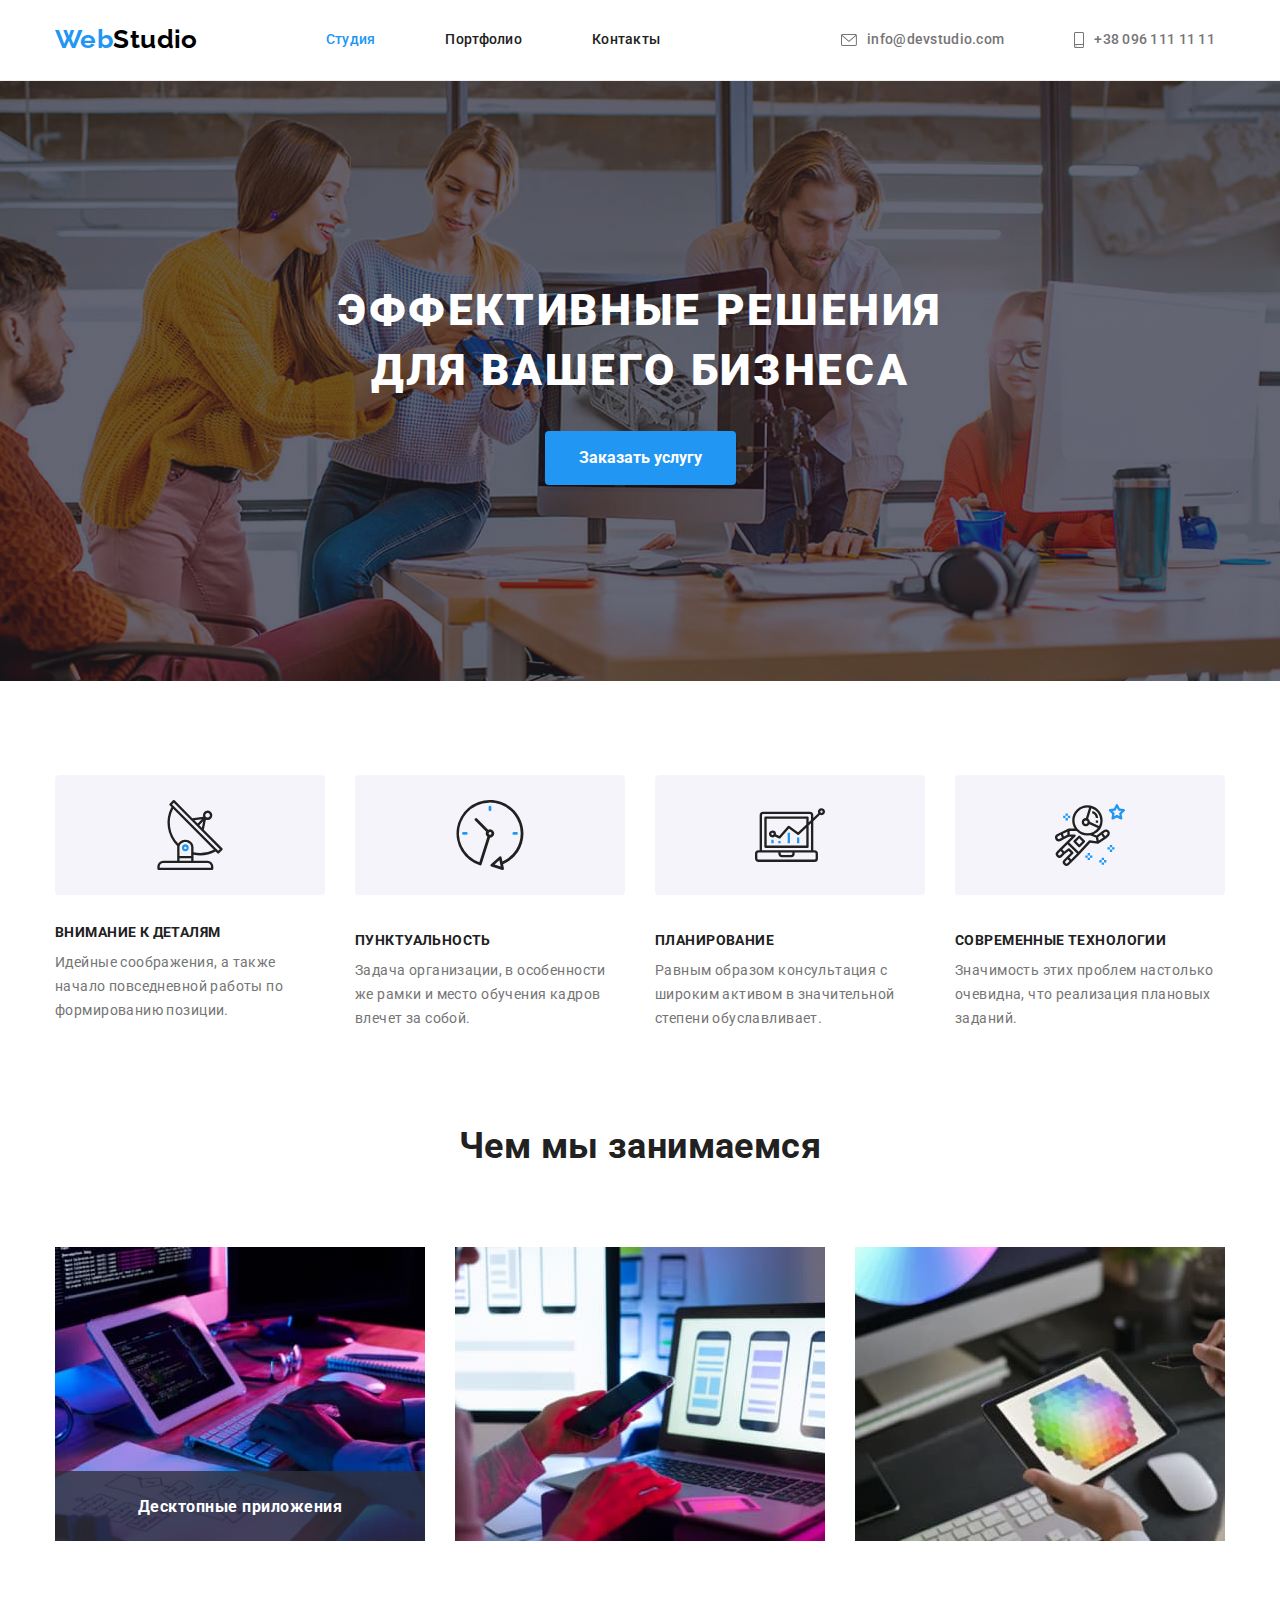
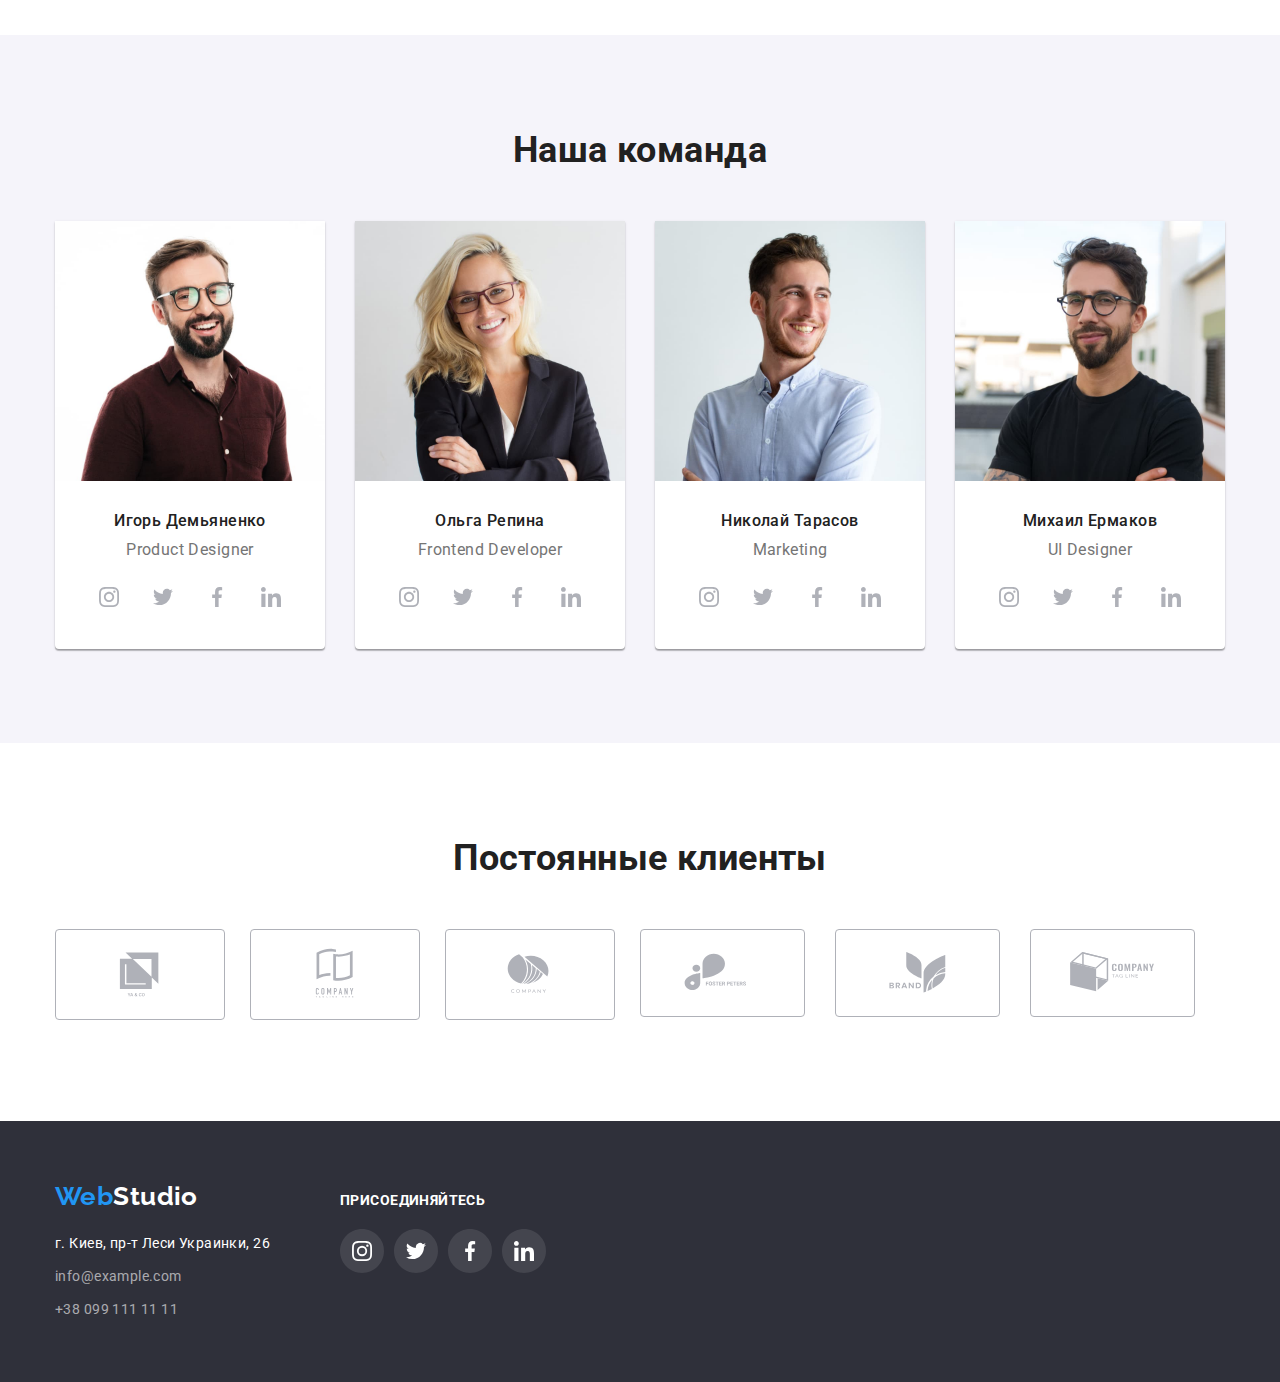
==== commit 4ed8abc7: "22.04(hw-04)" ====
--- a/index.html
+++ b/index.html
@@ -27,27 +27,31 @@
                 </ul>
             </nav>
             <ul class="auth-nav list ">
+                                   
                 <li class="item">
-                    <a href="mailto:info@devstudio.com" class="link icon-header-mail">
-
+                
+                        <a href="mailto:info@devstudio.com" class="link icon-header-mail">
+                    
                         <svg class="icon-header" width="16px" height="12px">
                             <use href="./icon/sprite.svg#icon-mail">
-
+                    
                             </use>
                         </svg>
                         info@devstudio.com</a>
-                </li>
+                    
+                </li>
+                
                 <li class="item">
-                    <a href="tel:+380961111111" class="link icon-header-mail">
+                    
+                        <a href="tel:+380961111111" class="link icon-header-mail">
                         <svg class="icon-header" width="10px" height="16px">
                             <use href="./icon/sprite.svg#icon-smartphone">
-
+                    
                             </use>
                         </svg>
                         +38 096 111 11 11</a>
-                </li>
-
-
+                    
+                </li>
             </ul>
         </div>
     </header>
@@ -111,7 +115,10 @@
             <div class="conteiner">
                 <h2 class="section-title-block centered">Чем мы занимаемся</h2>
                 <ul class="advantage-studio list">
-                    <li class="flex-element-work"><img src="./images/box1.jpg" width="370" alt="desktop and ipad"></li>
+                    <div class="work-position">
+                    <div class="work-position-img"><li class="flex-element-work"><img src="./images/box1.jpg" width="370" alt="desktop and ipad"></li></div>
+                <div class="work-position-title"><h3 class="title-position">Десктопные приложения</h3></div>
+                </div>
                     <li class="flex-element-work"><img src="./images/box2.jpg" width="370" alt="imac and phone"></li>
                     <li class="flex-element-work"><img src="./images/box3.jpg" width="370" alt="ipad"></li>
                 </ul>
@@ -127,28 +134,29 @@
                             <div class="comand-social-card">
                             <h3 class="section-title-comand">Игорь Демьяненко</h3>
                             <p class="section-text-comand">Product Designer</p>
-                            <div class="social-links-comand">
-                                <a icon-social href="#">
-                                    <svg class="comand-social" width="44px" height="44px">
-                                        <use class="icon-social" href="./icon/sprite.svg#icon-insta">
+                            <div class="social-links-comand"> 
+                                <a class="icon-social " href="#">
+                                    <svg class="comand-social " width="20px" height="20px">
+                                        <use class="icon-social" href="./icon/sprite.svg#icon-instagram-new">
 
                                         </use>
                                     </svg>
                                 </a>
-                                <a href="#">
-                                    <svg class="comand-social" width="44px" height="44px">
-                                        <use href="./icon/sprite.svg#icon-twiter">
-
-                                        </use>
-                                    </svg></a>
-                                <svg class="comand-social" width="44px" height="44px">
-                                    <use href="./icon/sprite.svg#icon-facebook">
+                                <a class="icon-social" href="#">
+                                    <svg class="comand-social" width="20px" height="20px">
+                                        <use class="icon-social" href="./icon/sprite.svg#icon-twitter--new">
+
+                                        </use>
+                                    </svg></a>
+                                    <a class="icon-social" href="#">
+                                <svg class="comand-social" width="20px" height="20px">
+                                    <use class="icon-social" href="./icon/sprite.svg#icon-facebook-new">
 
                                     </use>
                                 </svg></a>
-                                <a href="#">
-                                    <svg class="comand-social" width="44px" height="44px">
-                                        <use href="./icon/sprite.svg#icon-linkid">
+                                <a class="icon-social" href="#">
+                                    <svg class="comand-social" width="20px" height="20px">
+                                        <use class="icon-social" href="./icon/sprite.svg#icon-linkedin-new">
 
                                         </use>
                                     </svg></a></div>
@@ -160,30 +168,32 @@
                             <h3 class="section-title-comand">Ольга Репина</h3>
                             <p class="section-text-comand">Frontend Developer</p>
                             <div class="social-links-comand">
-                                <a href="#">
-                                    <svg class="comand-social" width="44px" height="44px">
-                                        <use class="" href="./icon/sprite.svg#icon-insta">
-
+                                <a class="icon-social" href="#">
+                                    <svg class="comand-social" width="20px" height="20px">
+                                        <use class="icon-social" href="./icon/sprite.svg#icon-instagram-new">
+                            
                                         </use>
                                     </svg>
                                 </a>
-                                <a href="#">
-                                    <svg class="comand-social" width="44px" height="44px">
-                                        <use href="./icon/sprite.svg#icon-twiter">
-
-                                        </use>
-                                    </svg></a>
-                                <svg class="comand-social" width="44px" height="44px">
-                                    <use href="./icon/sprite.svg#icon-facebook">
-
-                                    </use>
-                                </svg></a>
-                                <a href="#">
-                                    <svg class="comand-social" width="44px" height="44px">
-                                        <use href="./icon/sprite.svg#icon-linkid">
-
-                                        </use>
-                                    </svg></a></div>
+                                <a class="icon-social" href="#">
+                                    <svg class="comand-social" width="20px" height="20px">
+                                        <use class="icon-social" href="./icon/sprite.svg#icon-twitter--new">
+                            
+                                        </use>
+                                    </svg></a>
+                                <a class="icon-social" href="#">
+                                    <svg class="comand-social" width="20px" height="20px">
+                                        <use class="icon-social" href="./icon/sprite.svg#icon-facebook-new">
+                            
+                                        </use>
+                                    </svg></a>
+                                <a class="icon-social" href="#">
+                                    <svg class="comand-social" width="20px" height="20px">
+                                        <use class="icon-social" href="./icon/sprite.svg#icon-linkedin-new">
+                            
+                                        </use>
+                                    </svg></a>
+                            </div>
                             </div>
                         </li>
                         <li class="flex-element-comand">
@@ -192,30 +202,32 @@
                             <h3 class="section-title-comand">Николай Тарасов</h3>
                             <p class="section-text-comand">Marketing</p>
                             <div class="social-links-comand">
-                                <a class=href="#">
-                                    <svg class="comand-social" width="44px" height="44px">
-                                        <use href="./icon/sprite.svg#icon-insta">
-
+                                <a class="icon-social" href="#">
+                                    <svg class="comand-social" width="20px" height="20px">
+                                        <use class="icon-social" href="./icon/sprite.svg#icon-instagram-new">
+                            
                                         </use>
                                     </svg>
                                 </a>
-                                <a href="#">
-                                    <svg class="comand-social" width="44px" height="44px">
-                                        <use href="./icon/sprite.svg#icon-twiter">
-
-                                        </use>
-                                    </svg></a>
-                                <svg class="comand-social" width="44px" height="44px">
-                                    <use href="./icon/sprite.svg#icon-facebook">
-
-                                    </use>
-                                </svg></a>
-                                <a href="#">
-                                    <svg class="comand-social" width="44px" height="44px">
-                                        <use href="./icon/sprite.svg#icon-linkid">
-
-                                        </use>
-                                    </svg></a></div>
+                                <a class="icon-social" href="#">
+                                    <svg class="comand-social" width="20px" height="20px">
+                                        <use class="icon-social" href="./icon/sprite.svg#icon-twitter--new">
+                            
+                                        </use>
+                                    </svg></a>
+                                <a class="icon-social" href="#">
+                                    <svg class="comand-social" width="20px" height="20px">
+                                        <use class="icon-social" href="./icon/sprite.svg#icon-facebook-new">
+                            
+                                        </use>
+                                    </svg></a>
+                                <a class="icon-social" href="#">
+                                    <svg class="comand-social" width="20px" height="20px">
+                                        <use class="icon-social" href="./icon/sprite.svg#icon-linkedin-new">
+                            
+                                        </use>
+                                    </svg></a>
+                            </div>
                             </div>
                         </li>
                         <li class="flex-element-comand">
@@ -224,30 +236,32 @@
                             <h3 class="section-title-comand">Михаил Ермаков</h3>
                             <p class="section-text-comand">UI Designer</p>
                             <div class="social-links-comand">
-                                <a href="#">
-                                    <svg class="comand-social" width="44px" height="44px">
-                                        <use class="" href="./icon/sprite.svg#icon-insta">
-
+                                <a class="icon-social" href="#">
+                                    <svg class="comand-social" width="20px" height="20px">
+                                        <use class="icon-social" href="./icon/sprite.svg#icon-instagram-new">
+                            
                                         </use>
                                     </svg>
                                 </a>
-                                <a href="#">
-                                    <svg class="comand-social" width="44px" height="44px">
-                                        <use href="./icon/sprite.svg#icon-twiter">
-
-                                        </use>
-                                    </svg></a>
-                                <svg class="comand-social" width="44px" height="44px">
-                                    <use href="./icon/sprite.svg#icon-facebook">
-
-                                    </use>
-                                </svg></a>
-                                <a href="#">
-                                    <svg class="comand-social" width="44px" height="44px">
-                                        <use href="./icon/sprite.svg#icon-linkid">
-
-                                        </use>
-                                    </svg></a>
+                                <a class="icon-social" href="#">
+                                    <svg class="comand-social" width="20px" height="20px">
+                                        <use class="icon-social" href="./icon/sprite.svg#icon-twitter--new">
+                            
+                                        </use>
+                                    </svg></a>
+                                <a class="icon-social" href="#">
+                                    <svg class="comand-social" width="20px" height="20px">
+                                        <use class="icon-social" href="./icon/sprite.svg#icon-facebook-new">
+                            
+                                        </use>
+                                    </svg></a>
+                                <a class="icon-social" href="#">
+                                    <svg class="comand-social" width="20px" height="20px">
+                                        <use class="icon-social" href="./icon/sprite.svg#icon-linkedin-new">
+                            
+                                        </use>
+                                    </svg></a>
+                            </div>
                             </div>
                         </li>
                     </ul>
--- a/css/style.css
+++ b/css/style.css
@@ -96,6 +96,10 @@
   margin-right: 10px;
  
 }
+.icon-header-mail{
+  display: flex;
+  align-items: normal;
+}
 .item>.icon-header-mail{
   fill: var(--primary-text-color);
 }
@@ -251,15 +255,44 @@
 .flex-container-comand {
 }
 .icon-social{
-  
+  display: flex;
+  justify-content: center;
+  background-color: var(--header-bg-color);
+  width: 44px;
+  height: 44px;
+border-radius: 20px;
+  margin-right: 10px;
+}
+
+.icon-social:hover{
+  background-color:var(--accent-text-color)
+}
+.icon-social:last-child{
+  margin-right: 0;
+}
+.comand-social{
+  display: block;
+fill: var(--customers-border-color);
+}
+
+.comand-social:hover{
+  fill: var(--header-bg-color)
+  
+}
+.comand-social-card{
+padding-top: 30px;
+padding-bottom: 30px;
+padding-left: 32px;
+padding-right: 32px;
 }
 .social-links-comand{
+  display: flex;
   justify-content: center;
-  
   margin-left: 10px;
   margin-top: 16px;
   cursor: pointer;
 }
+
 .social-links-comand:last-child{
   margin-left: 0;
 }
@@ -302,7 +335,29 @@
 box-shadow: 0px 4px 4px 0px #0000000F;
 box-shadow: 0px 1px 1px 0px #0000001F;
 }
-
+.work-position-img{
+
+}
+.work-position{
+  position: relative;
+}
+.work-position-title{
+  width: 370px;
+  height: 70px;
+  background-color: rgba(47, 48, 58, 0.8);
+  position: absolute;
+  left: 0;
+  bottom: 0;
+  
+}
+.title-position{
+  padding-top: 27px;
+  color: var(--header-bg-color);
+  font-weight: 700;
+  line-height: 1.1428;
+  text-align: center;
+  letter-spacing: 0.03em;
+}
 .section-title-studio {
   margin-bottom: 10px;
   color: var(--title-text-color);
@@ -359,19 +414,7 @@
   text-align: center;
 
 }
-.comand-social{
-  fill:var(--header-bg-color);
-  
-}
-.comand-social:hover{
-  fill:var(--accent-text-color)
-}
-.comand-social-card{
-padding-top: 30px;
-padding-bottom: 30px;
-padding-left: 32px;
-padding-right: 32px;
-}
+
 .section-text {
   line-height: 1.7;
 }
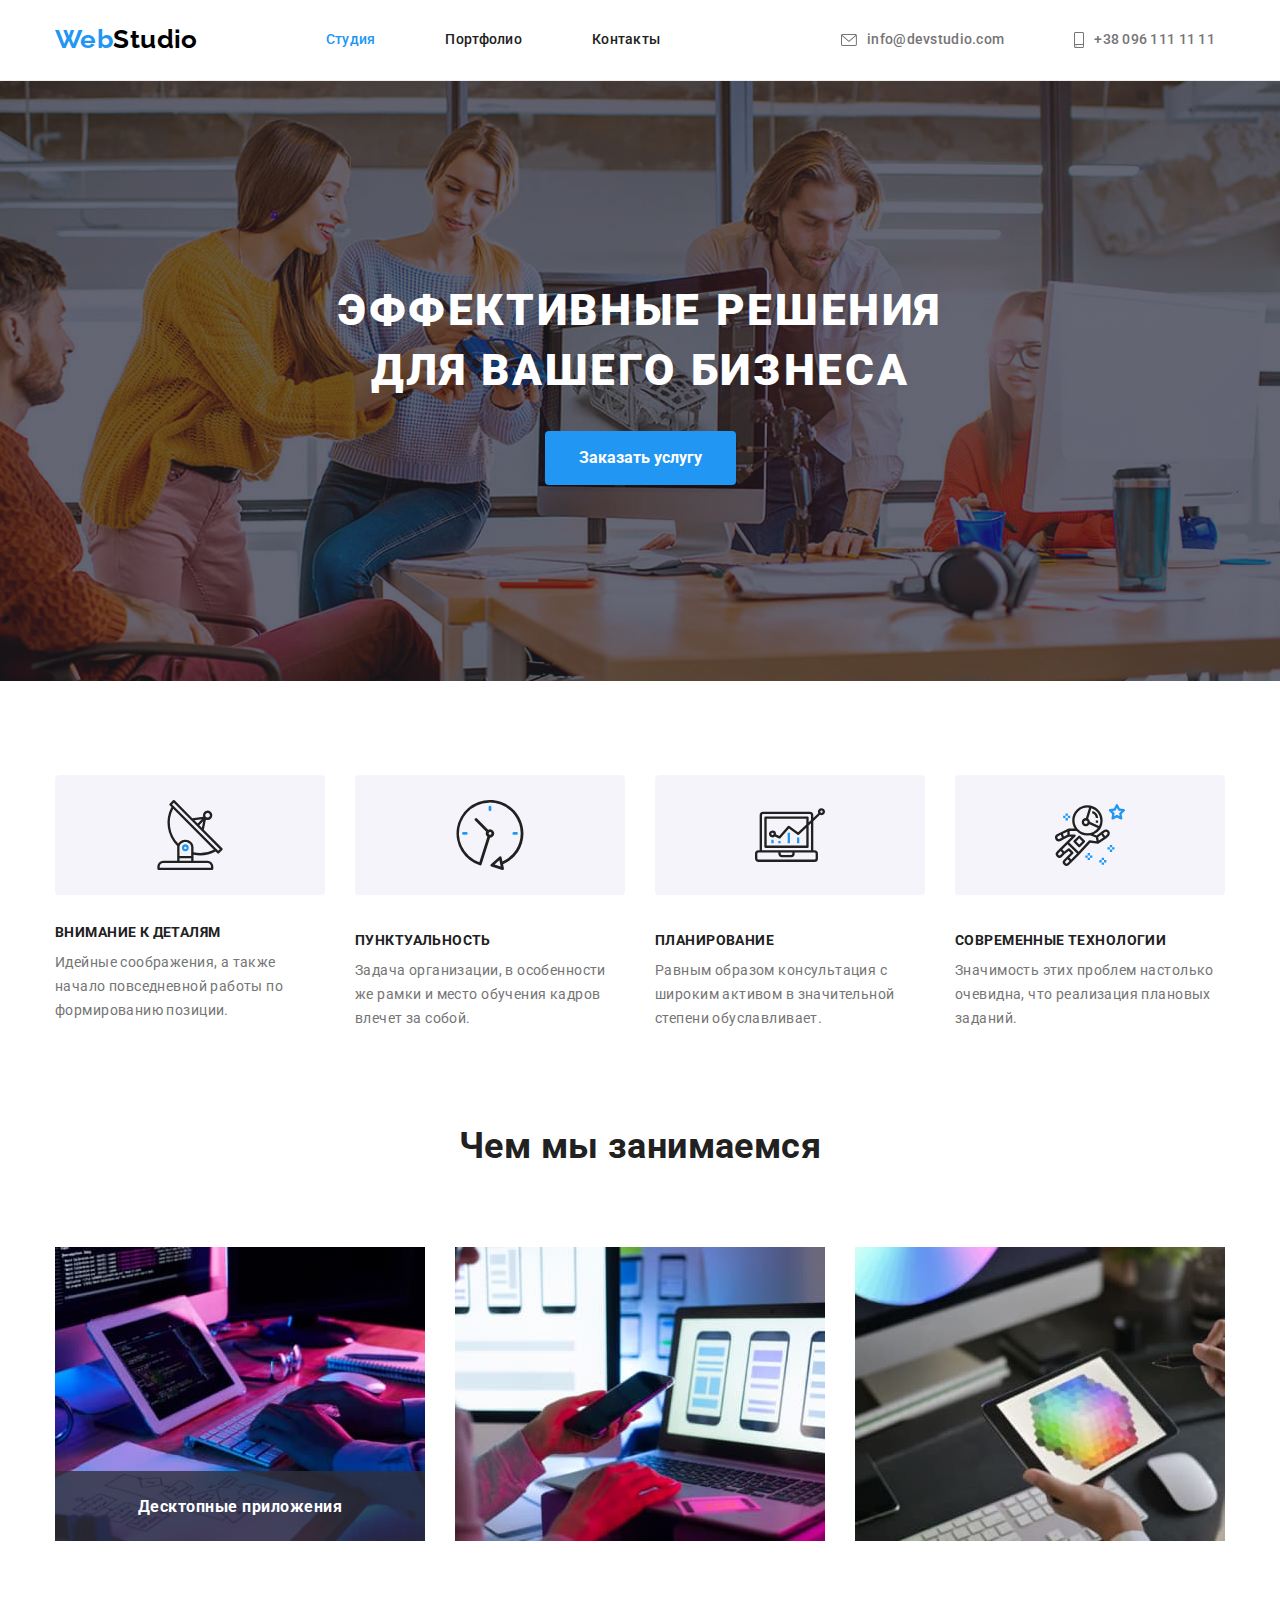
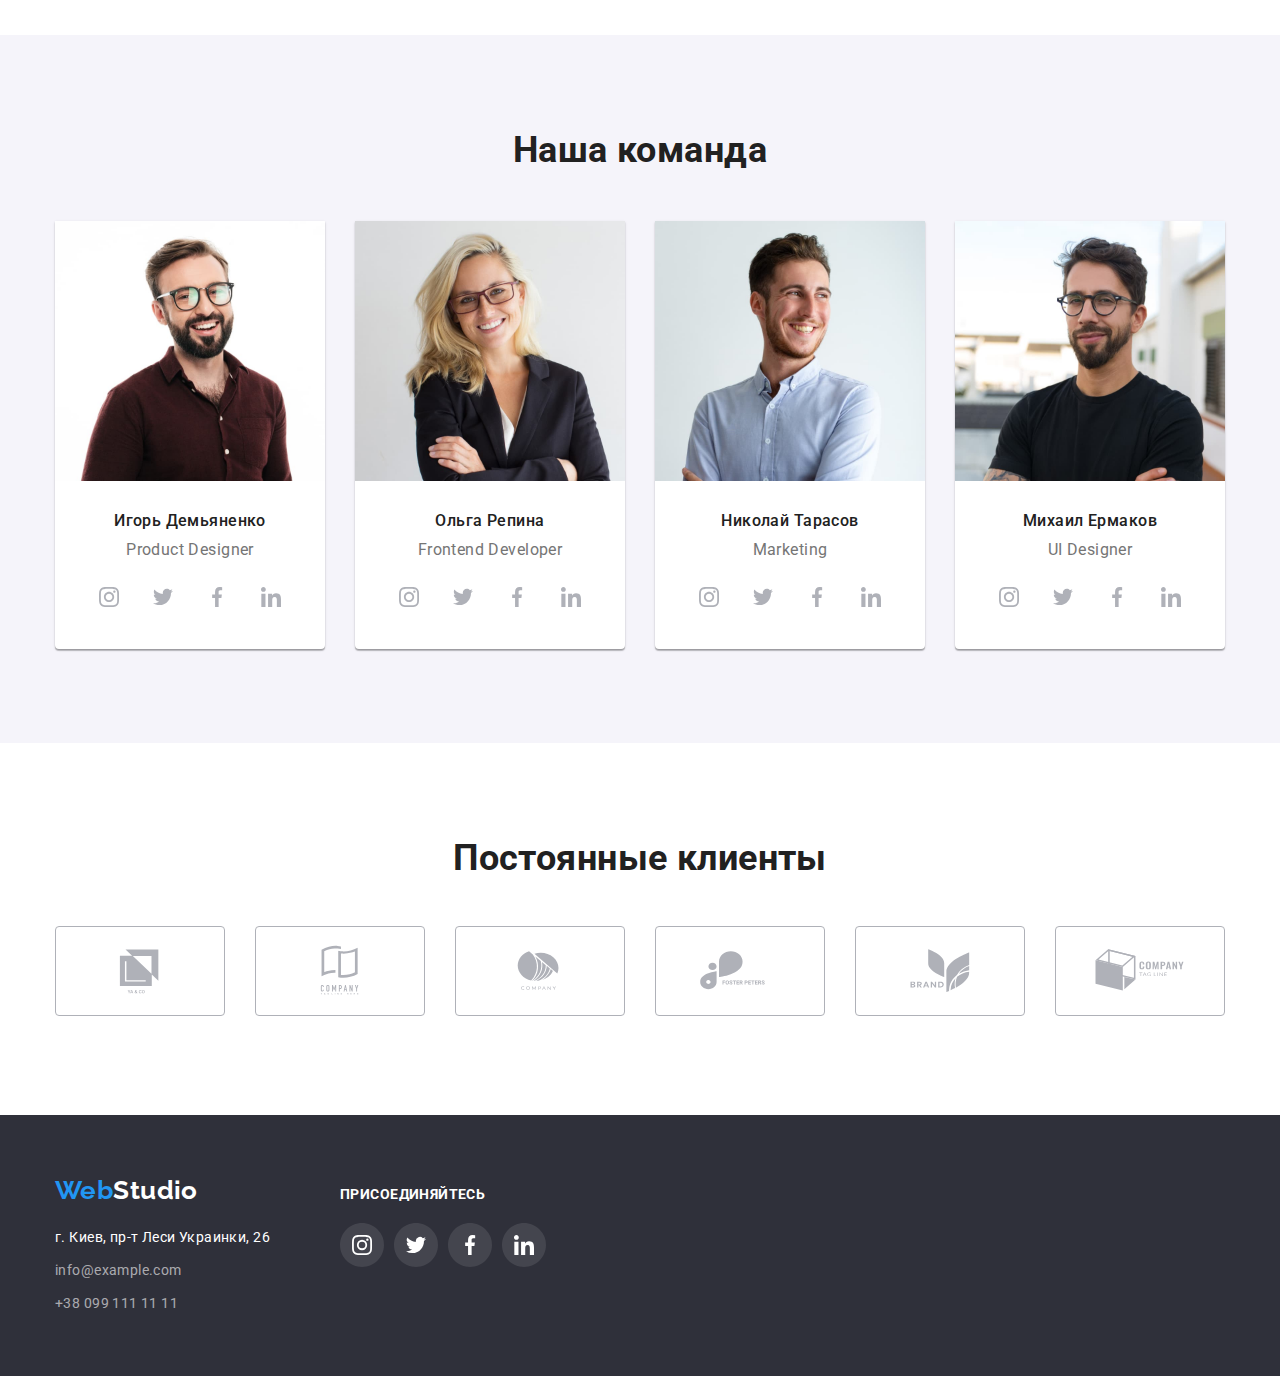
==== commit cb681abb: "22.04(hw-4)cor" ====
--- a/index.html
+++ b/index.html
@@ -278,7 +278,7 @@
                         
                         <li class="customers-img">
                             <div class="customers-img-logo">
-                                <a class="customers-link" href="">
+                                <a class="customers-link" href="#">
                             <svg class="logo-customers" width="170px" height="92px">
                                 <use href="./icon/sprite.svg#icon-Logo-1">
 
@@ -288,44 +288,54 @@
                         
                         <li class="customers-img">
                             <div class="customers-img-logo">
-                            <a class="customers-link" href="">
-                                <svg class="logo-customers" width="170px" height="92px">
-                                    <use href="./icon/sprite.svg#icon-Logo-2">
-
-                                    </use>
-                                </svg></a></div>
-                        </li>
-                        <div class="customers-img-logo">
-                        <li class="customers-img">
-                            <a class="customers-link" href="#">
-                            <svg class="logo-customers " width="170px" height="92px">
-                                <use href="./icon/sprite.svg#icon-Logo-3">
-
-                                </use>
-                            </svg></a>
-                        </li></div>
-                        <div class="customers-img-logo">
-                        <li class="customers-img">
-                            <svg class="logo-customers" width="170px" height="92px">
-                                <use href="./icon/sprite.svg#icon-Logo-4">
-                                </use>
-                            </svg>
-                        </li></div>
-                        <div class="customers-img-logo">
-                        <li class="customers-img">
-                            <svg class="logo-customers" width="170px" height="92px">
-                                <use href="./icon/sprite.svg#icon-Logo-5">
-
-                                </use>
-                            </svg>
-                        </li></div>
-                        <div class="customers-img-logo">
-                        <li class="customers-img">
-                            <svg class="logo-customers" width="170px" height="92px">
-                                <use href="./icon/sprite.svg#icon-Logo-6">
-
-                                </use>
-                            </svg></li></div>
+                                <a class="customers-link" href="#">
+                                    <svg class="logo-customers" width="170px" height="92px">
+                                        <use href="./icon/sprite.svg#icon-Logo-2">
+                        
+                                        </use>
+                                    </svg> </a>
+                            </div>
+                        </li>
+                        <li class="customers-img">
+                            <div class="customers-img-logo">
+                                <a class="customers-link" href="#">
+                                    <svg class="logo-customers" width="170px" height="92px">
+                                        <use href="./icon/sprite.svg#icon-Logo-3">
+                        
+                                        </use>
+                                    </svg> </a>
+                            </div>
+                        </li>
+                        <li class="customers-img">
+                            <div class="customers-img-logo">
+                                <a class="customers-link" href="#">
+                                    <svg class="logo-customers" width="170px" height="92px">
+                                        <use href="./icon/sprite.svg#icon-Logo-4">
+                        
+                                        </use>
+                                    </svg> </a>
+                            </div>
+                        </li>
+                        <li class="customers-img">
+                            <div class="customers-img-logo">
+                                <a class="customers-link" href="#">
+                                    <svg class="logo-customers" width="170px" height="92px">
+                                        <use href="./icon/sprite.svg#icon-Logo-5">
+                        
+                                        </use>
+                                    </svg> </a>
+                            </div>
+                        </li>
+                        <li class="customers-img">
+                            <div class="customers-img-logo">
+                                <a class="customers-link" href="#">
+                                    <svg class="logo-customers" width="170px" height="92px">
+                                        <use href="./icon/sprite.svg#icon-Logo-6">
+                        
+                                        </use>
+                                    </svg> </a>
+                            </div>
+                        </li>
                     </ul></div>
                 </div>
             </div>
--- a/css/style.css
+++ b/css/style.css
@@ -508,7 +508,6 @@
   border: 1px solid var(--customers-border-color);
   border-radius: 4px;
   cursor: pointer;
-  margin-right: 30px;
   padding-top: 16px;
   padding-bottom: 16px; 
   padding-left: 32px; 
@@ -517,6 +516,13 @@
 .logo-customers:hover{
   fill: var(--accent-text-color);
   border-color: var(--accent-text-color);
+}
+.customers-img-logo{
+  width: 170px;
+  height: 92px;
+  display: flex;
+  align-items: center;
+  margin-right: 30px;
 }
 
 .footer-icon{
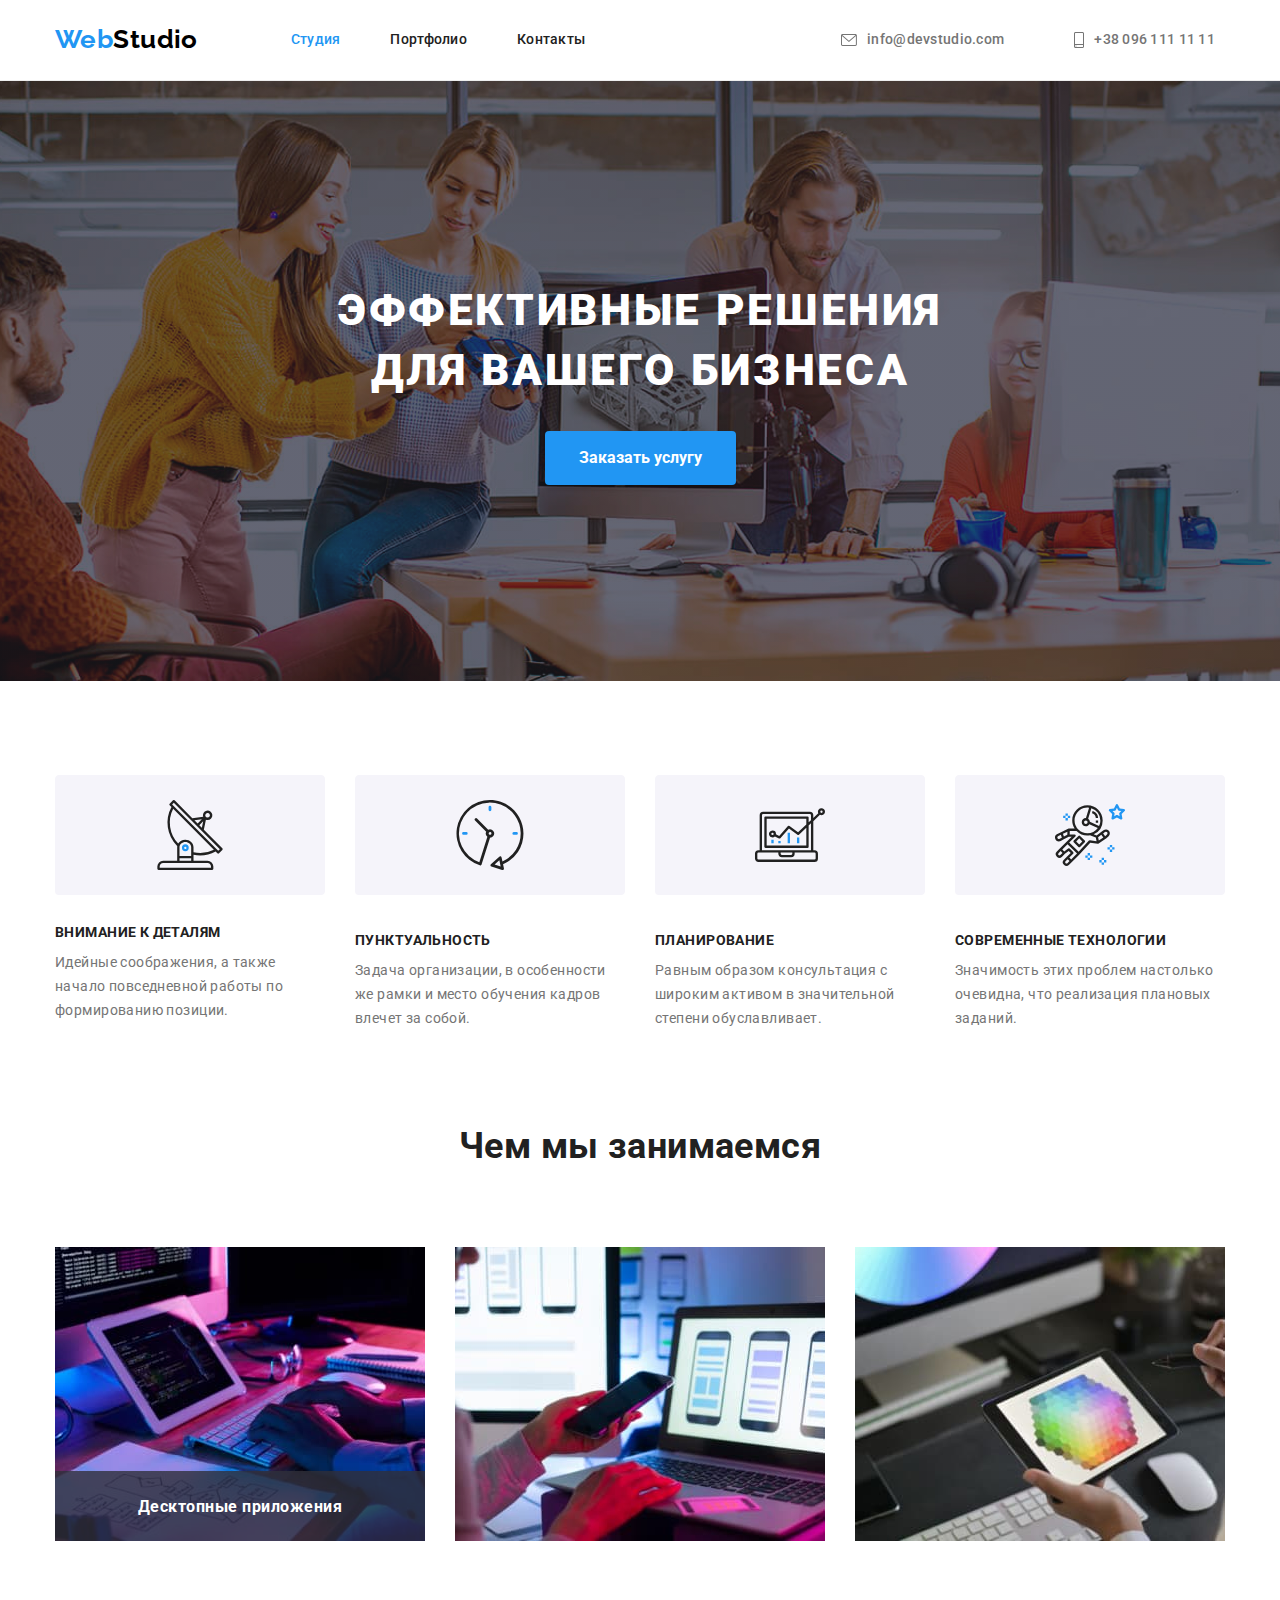
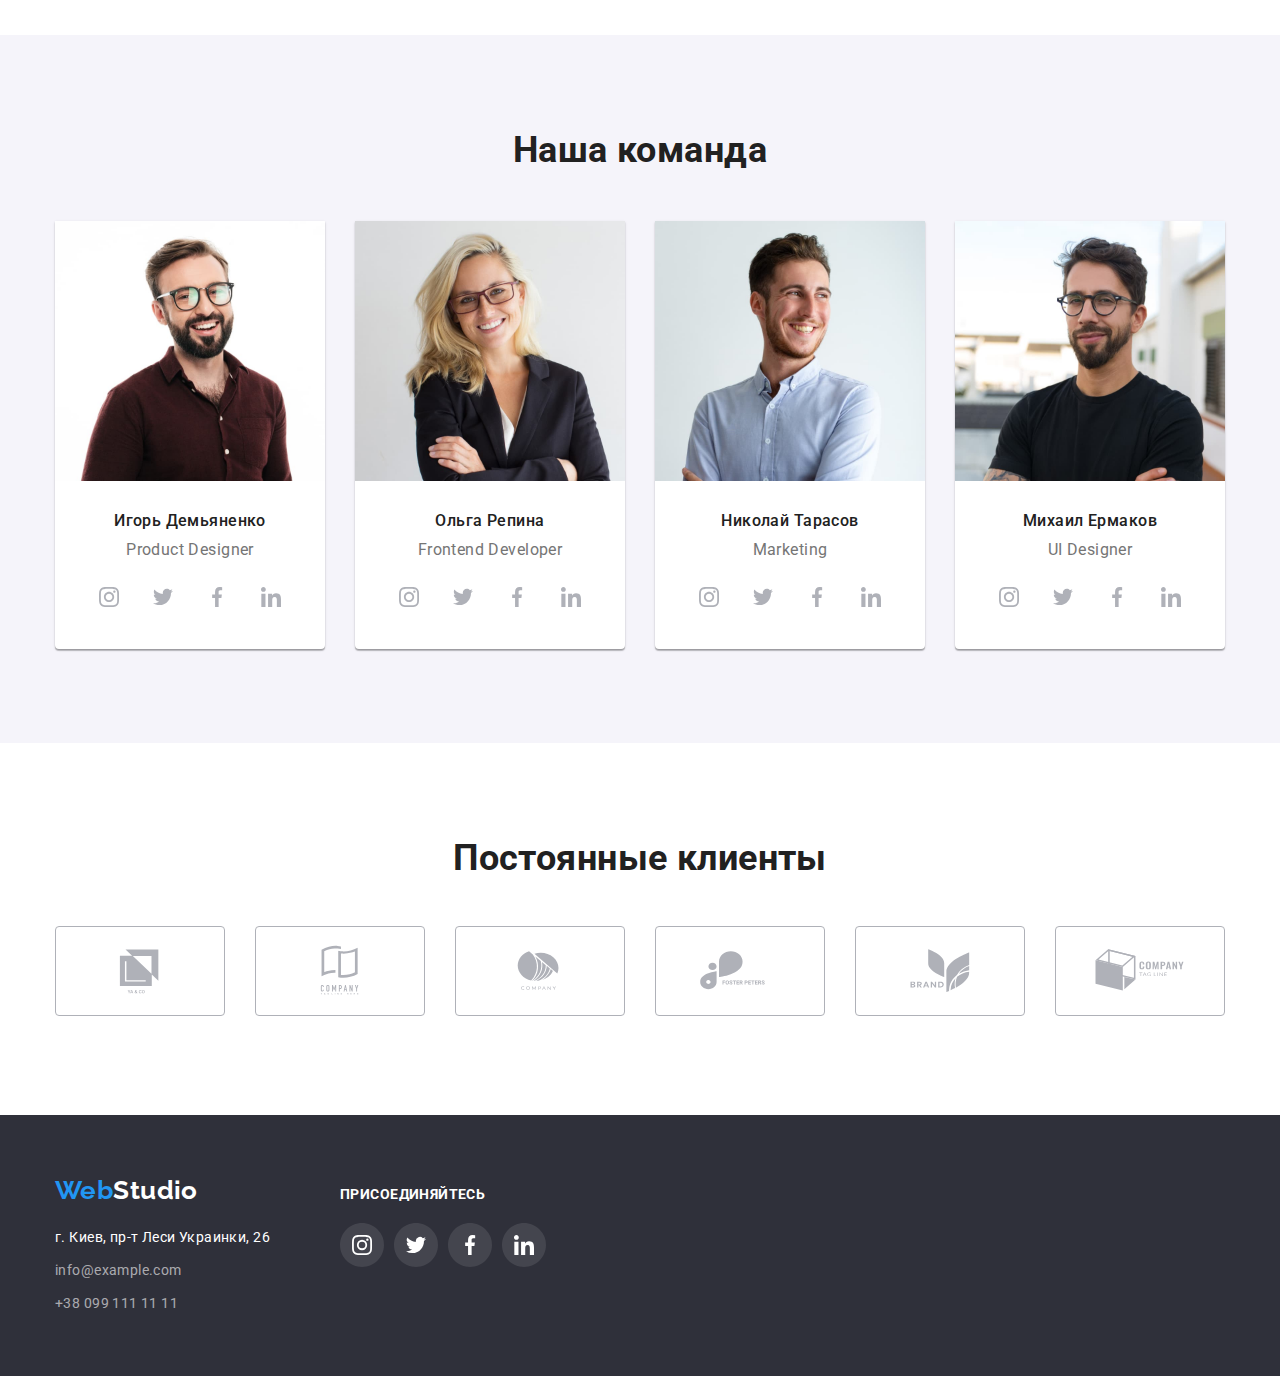
==== commit 9d4c5012: "24.04.2022" ====
--- a/index.html
+++ b/index.html
@@ -13,23 +13,20 @@
         href="https://cdnjs.cloudflare.com/ajax/libs/modern-normalize/1.1.0/modern-normalize.min.css">
     <link rel="stylesheet" href="./css/style.css">
 </head>
-
 <body>
     <header class="header">
         <div class="conteiner nav-head">
-            <a href="https://www.google.com/"><span class="web-logo">Web</span><span
-                    class="studio-logo">Studio</span></a>
-            <nav>
+            <nav class="nav-header">
+                <a class="header-links" href="https://www.google.com/"><span class="web-logo">Web</span><span class="studio-logo">Studio</span></a>
                 <ul class="site-nav list">
-                    <li class="item"> <a href="https://www.google.com/" class="link current">Студия</a></li>
-                    <li class="item"> <a href="./portfolio.html" class="link">Портфолио</a></li>
-                    <li class="item"> <a href="https://www.google.com/" class="link">Контакты</a></li>
+                    <li class="item"> <a href="https://www.google.com/" class="link current link-nav">Студия</a></li>
+                    <li class="item"> <a href="./portfolio.html" class="link link-nav">Портфолио</a></li>
+                    <li class="item"> <a href="https://www.google.com/" class="link link-nav">Контакты</a></li>
                 </ul>
             </nav>
             <ul class="auth-nav list ">
-                                   
+                
                 <li class="item">
-                
                         <a href="mailto:info@devstudio.com" class="link icon-header-mail">
                     
                         <svg class="icon-header" width="16px" height="12px">
@@ -360,7 +357,7 @@
             </address>
         
         <div class="social-footer">
-             <h2 class="title-footer-bg">Присоединяйтесь</h2>
+             <p class="title-footer-bg">Присоединяйтесь</p>
             
             <ul class=" footer-social list">
                 <li class="footer-social-icon">
--- a/css/style.css
+++ b/css/style.css
@@ -61,13 +61,30 @@
 }
 
 /*Шапка*/
+
 .header {
   background-color: var(--header-bg-color);
   border-bottom: 1px solid var(--border-color);
 }
+.nav-header{
+  display: flex;
+}
+.header-links{
+    padding-top: 24px;
+  padding-bottom: 25px;
+}
 .web-logo {
   display: inline-block;
   color: var(--accent-text-color);
+  font-family: "Raleway";
+  font-weight: 700;
+  font-size: 26px;
+  line-height: 1.2;
+  text-decoration: none;
+
+}
+.studio-logo {
+  color: var(--logo-text-studio);
   font-family: "Raleway";
   font-weight: 700;
   font-size: 26px;
@@ -75,17 +92,7 @@
   text-decoration: none;
   padding-top: 24px;
   padding-bottom: 25px;
-}
-.studio-logo {
-  color: var(--logo-text-studio);
-  font-family: "Raleway";
-  font-weight: 700;
-  font-size: 26px;
-  line-height: 1.2;
-  text-decoration: none;
-  padding-top: 24px;
-  padding-bottom: 25px;
-  padding-right: 25px;
+
 }
 .logo .studio-logo:hover,
 .logo .studio-logo:focus {
@@ -108,10 +115,13 @@
 }
 
 .site-nav>.item{
-  padding-top: 20px;
-  padding-bottom: 20px;
-  padding-left: 10px;
-  padding-right: 10px;
+
+
+}
+.link-nav{
+  display: block;
+  padding-top: 32px;
+  padding-bottom: 32px;
 }
 .auth-nav>.item{
   padding-top: 20px;
@@ -252,15 +262,14 @@
   display: flex;
   flex-wrap: wrap;
 }
-.flex-container-comand {
-}
+
 .icon-social{
   display: flex;
   justify-content: center;
   background-color: var(--header-bg-color);
   width: 44px;
   height: 44px;
-border-radius: 20px;
+  border-radius: 20px;
   margin-right: 10px;
 }
 
@@ -297,11 +306,14 @@
   margin-left: 0;
 }
 .flex-element-comand {
-      background: #FFFFFF;
-    /* material shadow v1 */
-    box-shadow: 0px 1px 3px rgba(0, 0, 0, 0.12), 0px 1px 1px rgba(0, 0, 0, 0.14), 0px 2px 1px rgba(0, 0, 0, 0.2);
-    border-radius: 0px 0px 4px 4px;
+  background: #FFFFFF;
   margin-right: 30px;
+  box-shadow: 
+  0px 1px 3px rgba(0, 0, 0, 0.12),
+  0px 1px 1px rgba(0, 0, 0, 0.14),
+  0px 2px 1px rgba(0, 0, 0, 0.2);
+  border-radius: 0px 0px 4px 4px;
+  
 }
 .flex-element-comand:nth-child(n + 4) {
   margin-right: 0;
@@ -330,10 +342,14 @@
 .flex-element-work:nth-last-child(-1 + 3) {
   margin-bottom: 0;
 }
+.flex-work-link{
+
+}
 .flex-element-work:hover{
-  box-shadow: 1px 4px 6px 0px #00000029;
-box-shadow: 0px 4px 4px 0px #0000000F;
-box-shadow: 0px 1px 1px 0px #0000001F;
+  box-shadow:
+  0px 1px 1px rgba(0, 0, 0, 0.12), 
+  0px 4px 4px rgba(0, 0, 0, 0.06), 
+  1px 4px 6px rgba(0, 0, 0, 0.16);
 }
 .work-position-img{
 
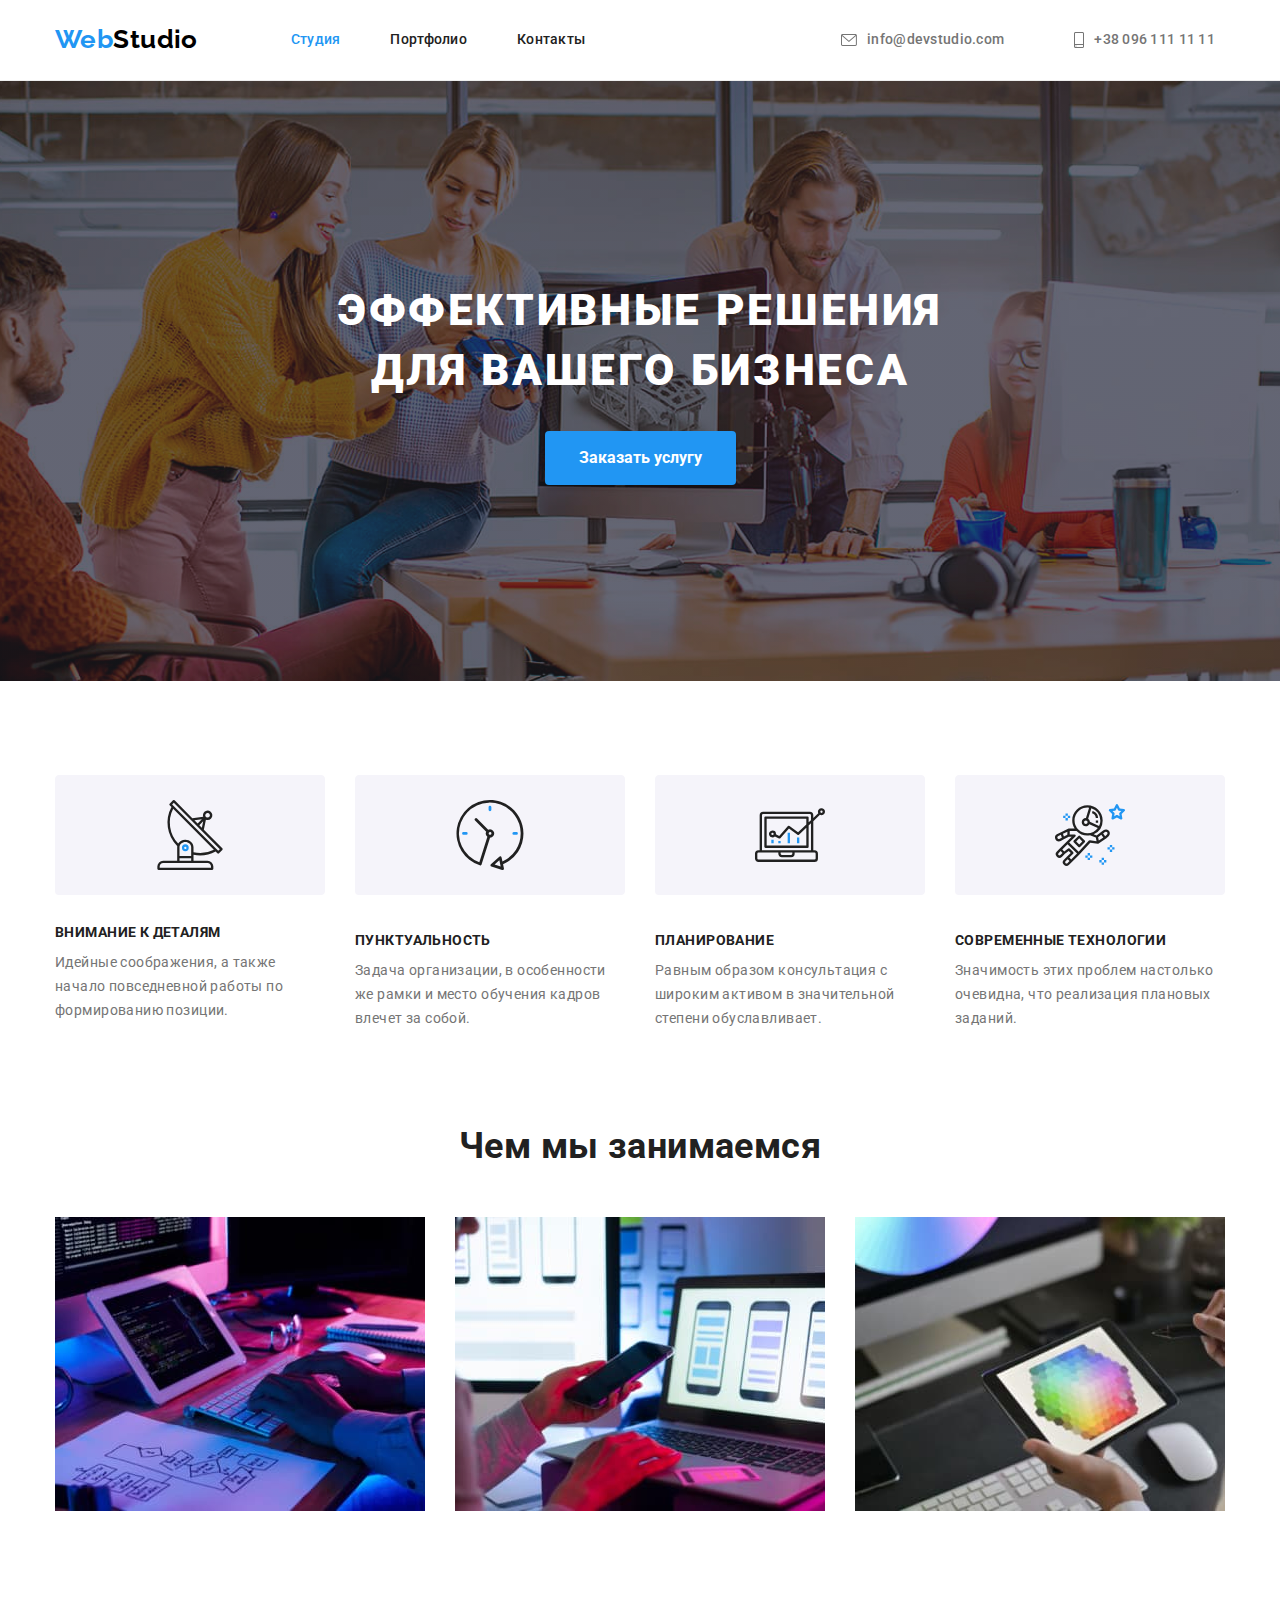
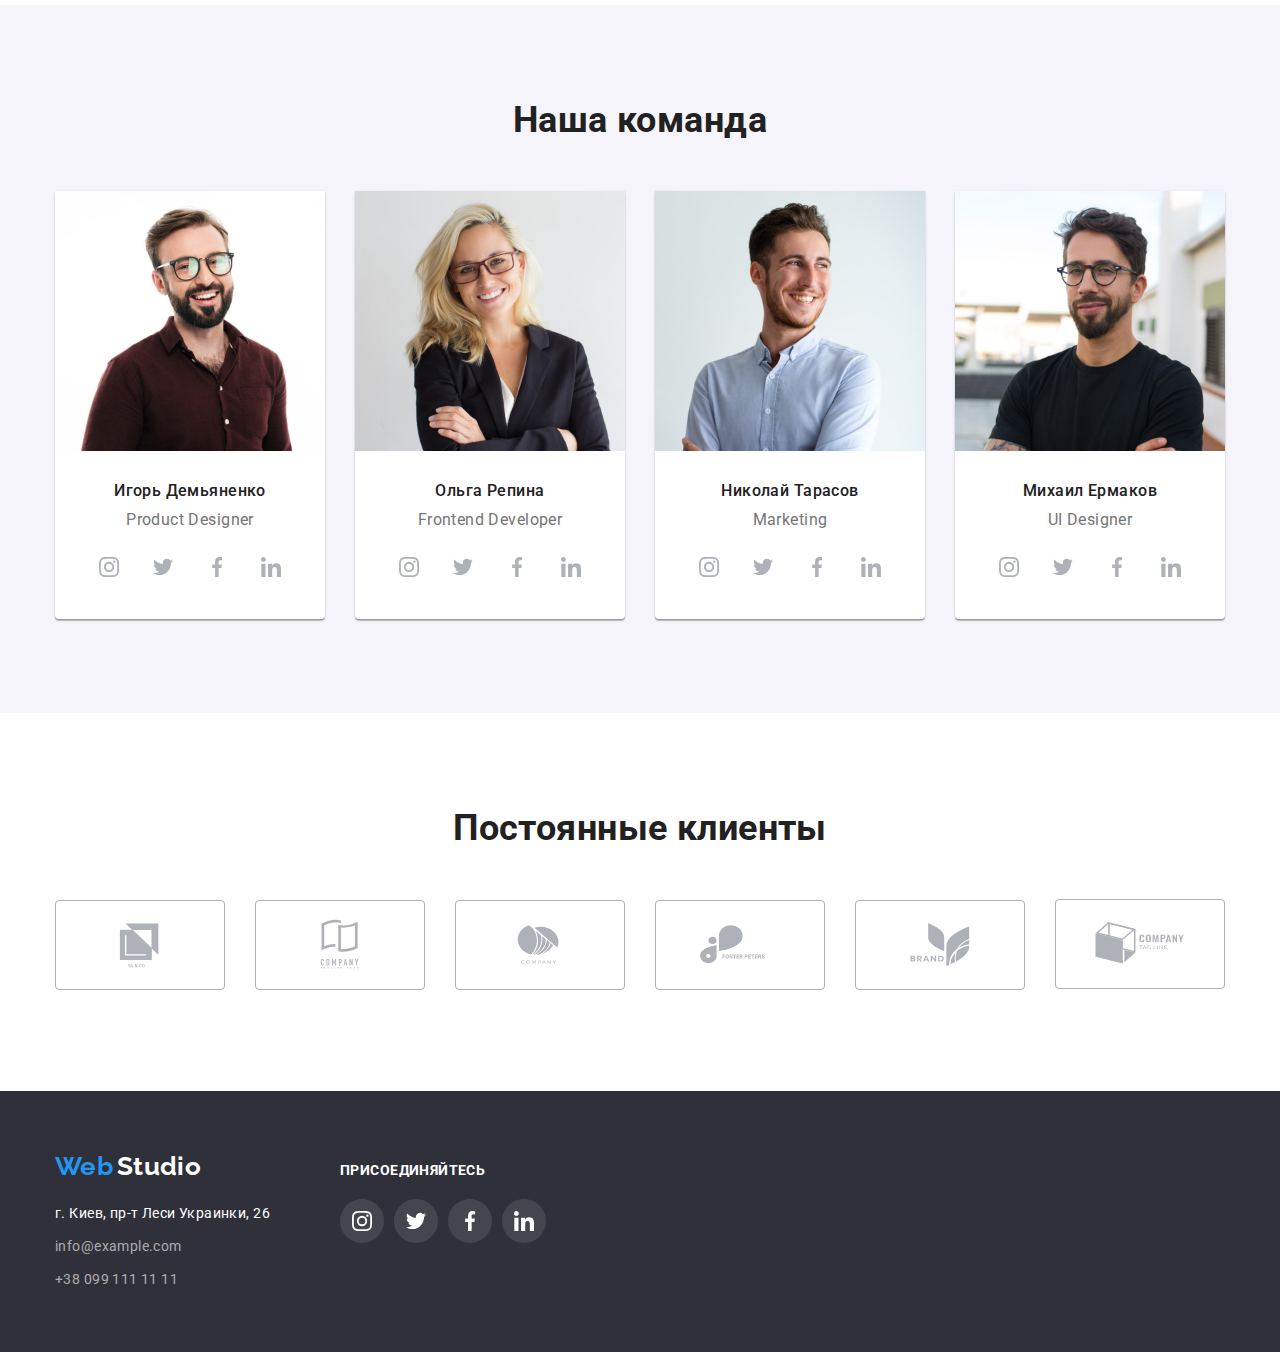
==== commit 80cac49b: "25.04.2022" ====
--- a/index.html
+++ b/index.html
@@ -106,20 +106,20 @@
                             плановых заданий.</p>
                     </li>
                 </ul>
-</div>
-        </section>
+</div></div>
+        </section>
+
         <section class="section advantage-studio-work">
-            <div class="conteiner">
+                    <div class="conteiner">
                 <h2 class="section-title-block centered">Чем мы занимаемся</h2>
-                <ul class="advantage-studio list">
-                    <div class="work-position">
-                    <div class="work-position-img"><li class="flex-element-work"><img src="./images/box1.jpg" width="370" alt="desktop and ipad"></li></div>
-                <div class="work-position-title"><h3 class="title-position">Десктопные приложения</h3></div>
-                </div>
-                    <li class="flex-element-work"><img src="./images/box2.jpg" width="370" alt="imac and phone"></li>
-                    <li class="flex-element-work"><img src="./images/box3.jpg" width="370" alt="ipad"></li>
-                </ul>
-            </div>
+            <ul class="advantage-studio list">
+                <li class="flex-element-work"><img src="./images/box1.jpg" width="370" alt="desktop and ipad"></li>
+                
+                <li class="flex-element-work"><img src="./images/box2.jpg" width="370" alt="imac and phone"></li>
+                <li class="flex-element-work"><img src="./images/box3.jpg" width="370" alt="ipad"></li>
+            </ul></div>
+                    
+                
         </section>
         <section class="section comand">
             <div class="conteiner">
@@ -274,64 +274,55 @@
                     <ul class="customers-list list">
                         
                         <li class="customers-img">
-                            <div class="customers-img-logo">
-                                <a class="customers-link" href="#">
+                                <a class="customers-link customers-img-logo" href="#">
                             <svg class="logo-customers" width="170px" height="92px">
                                 <use href="./icon/sprite.svg#icon-Logo-1">
 
                                 </use>
-                            </svg> </a></div>
-                        </li>
-                        
-                        <li class="customers-img">
-                            <div class="customers-img-logo">
-                                <a class="customers-link" href="#">
+                            </svg> </a>
+                        </li>
+                        
+                        <li class="customers-img">
+                                <a class="customers-link customers-img-logo" href="#">
                                     <svg class="logo-customers" width="170px" height="92px">
                                         <use href="./icon/sprite.svg#icon-Logo-2">
                         
                                         </use>
                                     </svg> </a>
-                            </div>
-                        </li>
-                        <li class="customers-img">
-                            <div class="customers-img-logo">
-                                <a class="customers-link" href="#">
+                        </li>
+                        <li class="customers-img">
+                                <a class="customers-link customers-img-logo" href="#">
                                     <svg class="logo-customers" width="170px" height="92px">
                                         <use href="./icon/sprite.svg#icon-Logo-3">
                         
                                         </use>
                                     </svg> </a>
-                            </div>
-                        </li>
-                        <li class="customers-img">
-                            <div class="customers-img-logo">
-                                <a class="customers-link" href="#">
+                        </li>
+                        <li class="customers-img">
+                                <a class="customers-link customers-img-logo" href="#">
                                     <svg class="logo-customers" width="170px" height="92px">
                                         <use href="./icon/sprite.svg#icon-Logo-4">
                         
                                         </use>
                                     </svg> </a>
-                            </div>
-                        </li>
-                        <li class="customers-img">
-                            <div class="customers-img-logo">
-                                <a class="customers-link" href="#">
+                        </li>
+                        <li class="customers-img">
+                                <a class="customers-link customers-img-logo" href="">
                                     <svg class="logo-customers" width="170px" height="92px">
                                         <use href="./icon/sprite.svg#icon-Logo-5">
                         
                                         </use>
                                     </svg> </a>
-                            </div>
-                        </li>
-                        <li class="customers-img">
-                            <div class="customers-img-logo">
-                                <a class="customers-link" href="#">
+                            
+                        </li>
+                        <li class="customers-img">
+                                <a class="customers-linkcustomers-img-logo" href="">
                                     <svg class="logo-customers" width="170px" height="92px">
                                         <use href="./icon/sprite.svg#icon-Logo-6">
                         
                                         </use>
                                     </svg> </a>
-                            </div>
+                            
                         </li>
                     </ul></div>
                 </div>
@@ -343,21 +334,21 @@
     <footer class="footer-bg">
         <div class="conteiner footer-conteiner">
             <div class="footer-bg-flex">   
-            <a href="https://www.google.com/"> <span class="web-logo-fr">Web</span><span
-                    class="studio-logo-footer">Studio</span></a>
+            <a href="https://www.google.com/"> 
+                <span class="web-logo-fr">Web</span>
+                <span class="studio-logo-footer">Studio</span></a>
             <address class="footer-adress">
                 <ul class="footer-list list">
-                    <li>
-                        <p class="footer-list-adress">г. Киев, пр-т Леси Украинки, 26</p>
-                    </li>
-                    <li><a href="mailto:info@example.com" class="footer-list-contacts">info@example.com</a> </li>
-                    <li><a href="tel:+380991111111" class="footer-list-contacts tel">+38 099 111 11 11</a> </li>
-                </ul>
-</div>
-            </address>
-        
-        <div class="social-footer">
-             <p class="title-footer-bg">Присоединяйтесь</p>
+                <li>
+                    <p class="footer-list-adress">г. Киев, пр-т Леси Украинки, 26</p>
+                </li>
+                <li><a href="mailto:info@example.com" class="footer-list-contacts">info@example.com</a></li>
+                <li><a href="tel:+380991111111" class="footer-list-contacts tel">+38 099 111 11 11</a></li>
+            </ul>
+            
+        </address></div>
+            <div class="social-footer">
+            <p class="title-footer-bg">Присоединяйтесь</p>
             
             <ul class=" footer-social list">
                 <li class="footer-social-icon">
--- a/css/style.css
+++ b/css/style.css
@@ -332,9 +332,7 @@
 
 .flex-element-work {
   flex-basis: calc((100% - 60px) / 3);
-  margin-right: 30px;
-  margin-top: 30px;
-  
+  margin-right: 30px; 
 }
 .flex-element-work:nth-child(3n) {
   margin-right: 0;
@@ -342,18 +340,20 @@
 .flex-element-work:nth-last-child(-1 + 3) {
   margin-bottom: 0;
 }
-.flex-work-link{
-
-}
-.flex-element-work:hover{
+.flex-work-links{
+display: block;
+margin-bottom: 30px;
+}
+.flex-work-links:hover{
   box-shadow:
   0px 1px 1px rgba(0, 0, 0, 0.12), 
   0px 4px 4px rgba(0, 0, 0, 0.06), 
   1px 4px 6px rgba(0, 0, 0, 0.16);
 }
-.work-position-img{
-
-}
+.flex-work-links:nth-last-child(-1 + 3) {
+  margin-bottom: 0;
+}
+
 .work-position{
   position: relative;
 }
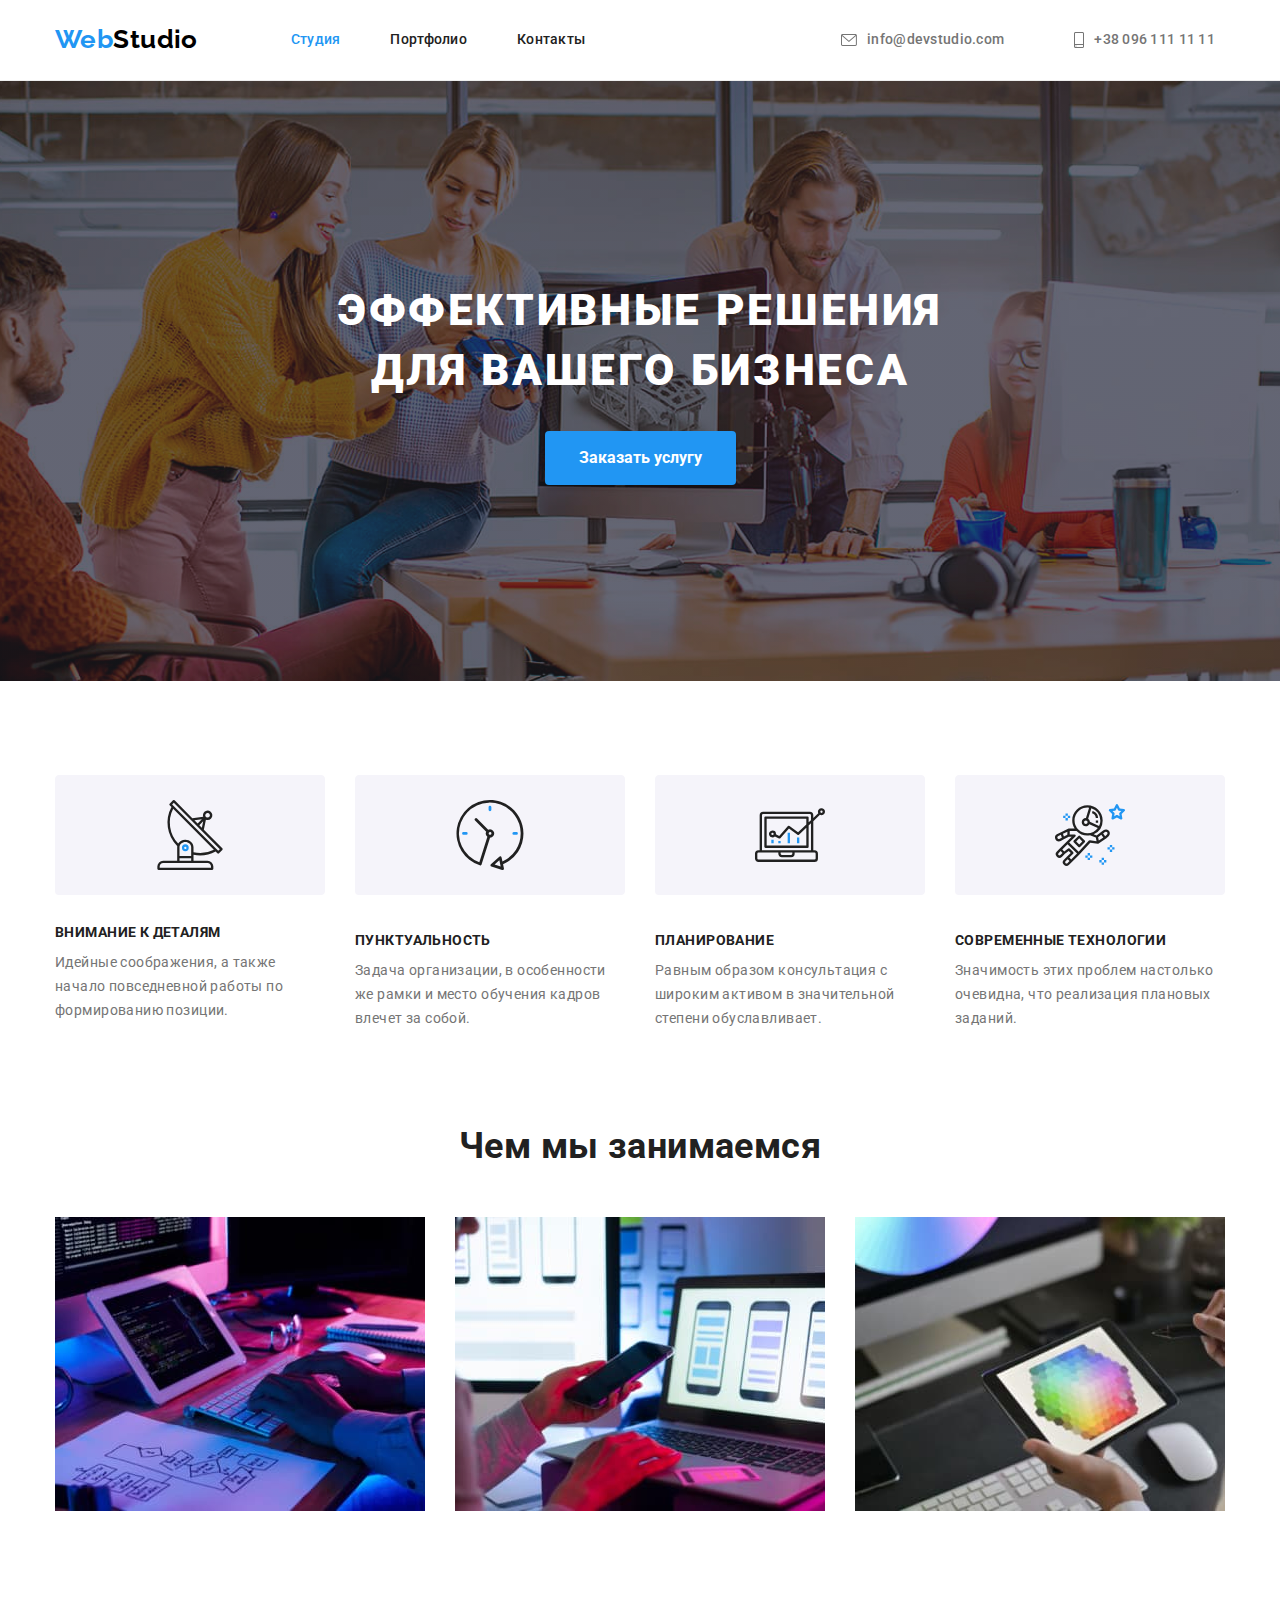
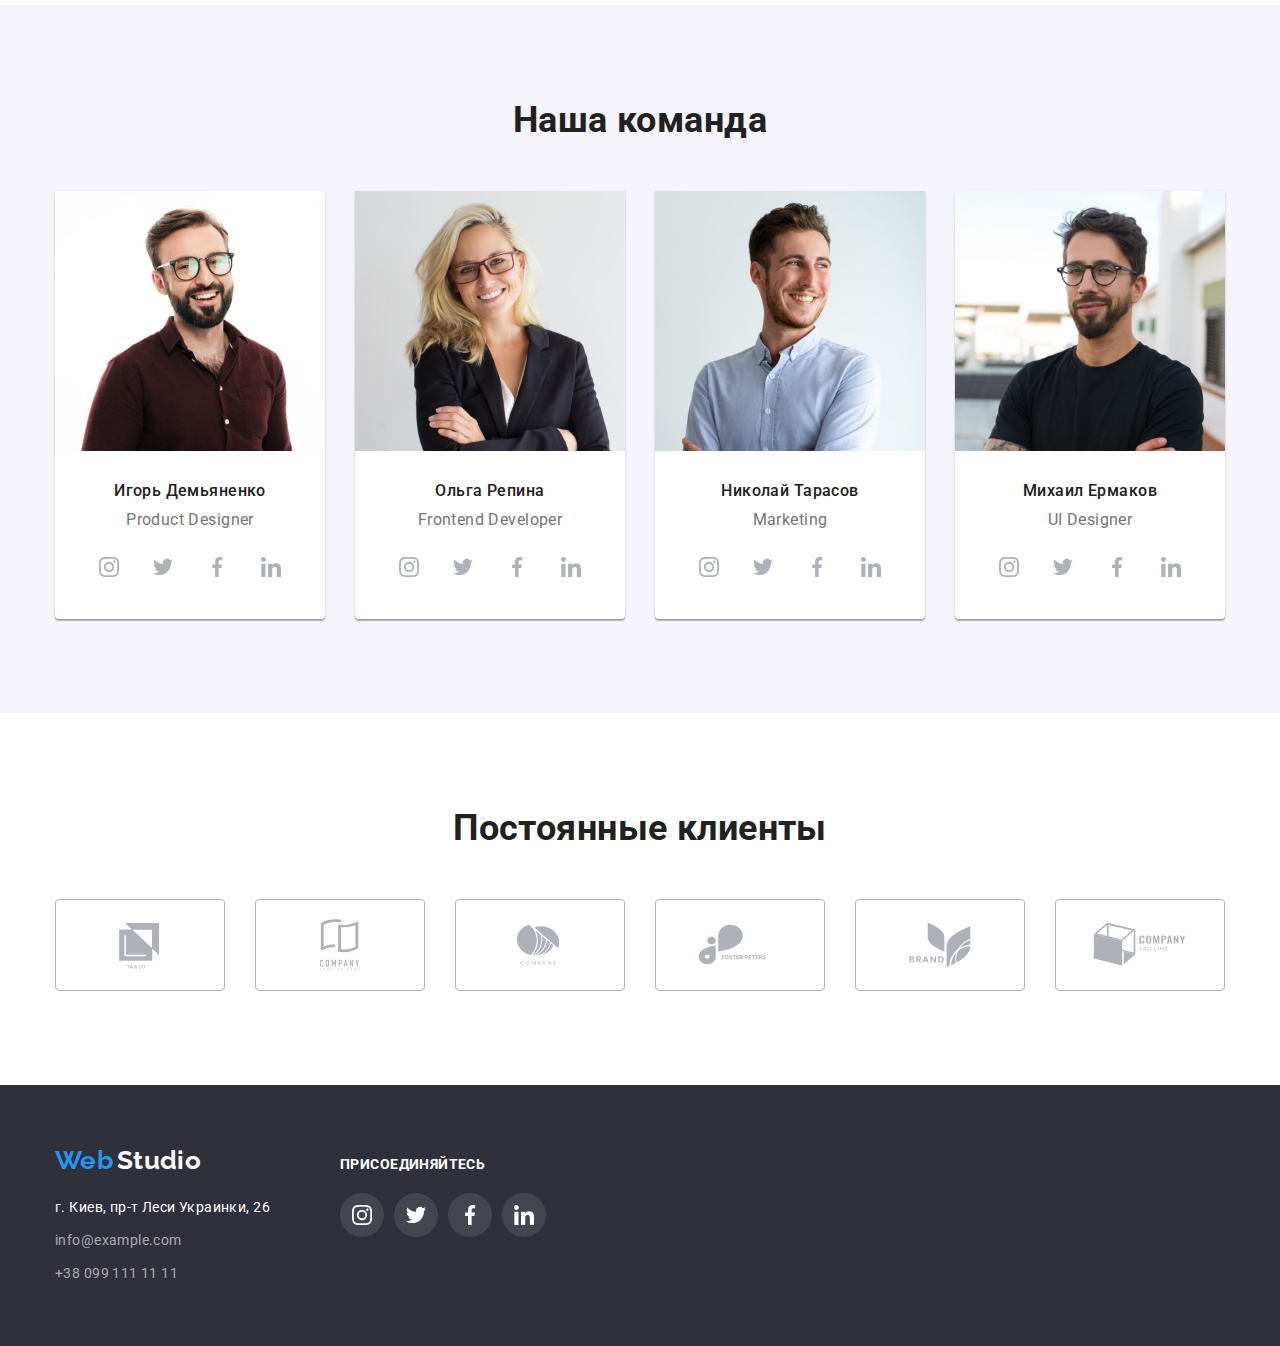
==== commit 65673b8c: "27.04.2022" ====
--- a/index.html
+++ b/index.html
@@ -268,15 +268,13 @@
         <section class="section">
             <div class="conteiner">
                 <h2 class="customers-title">Постоянные клиенты</h2>
-                <div class="flex-container">
-                    <div class="logo-customers-icon">
                         
                     <ul class="customers-list list">
                         
                         <li class="customers-img">
                                 <a class="customers-link customers-img-logo" href="#">
-                            <svg class="logo-customers" width="170px" height="92px">
-                                <use href="./icon/sprite.svg#icon-Logo-1">
+                            <svg class="logo-customers" width="106px" height="60px">
+                                <use href="./icon/sprite.svg#icon-Logo-1-new">
 
                                 </use>
                             </svg> </a>
@@ -284,50 +282,47 @@
                         
                         <li class="customers-img">
                                 <a class="customers-link customers-img-logo" href="#">
-                                    <svg class="logo-customers" width="170px" height="92px">
-                                        <use href="./icon/sprite.svg#icon-Logo-2">
+                                    <svg class="logo-customers" width="106px" height="60px">
+                                        <use href="./icon/sprite.svg#icon-Logo-2-new">
                         
                                         </use>
                                     </svg> </a>
                         </li>
                         <li class="customers-img">
                                 <a class="customers-link customers-img-logo" href="#">
-                                    <svg class="logo-customers" width="170px" height="92px">
-                                        <use href="./icon/sprite.svg#icon-Logo-3">
-                        
-                                        </use>
-                                    </svg> </a>
-                        </li>
-                        <li class="customers-img">
-                                <a class="customers-link customers-img-logo" href="#">
-                                    <svg class="logo-customers" width="170px" height="92px">
-                                        <use href="./icon/sprite.svg#icon-Logo-4">
+                                    <svg class="logo-customers" width="106px" height="60px">
+                                        <use href="./icon/sprite.svg#icon-Logo-3-new">
+                        
+                                        </use>
+                                    </svg> </a>
+                        </li>
+                        <li class="customers-img">
+                                <a class=" customers-img-logo" href="#">
+                                    <svg class="logo-customers" width="106px" height="60px">
+                                        <use href="./icon/sprite.svg#icon-Logo-4-new">
                         
                                         </use>
                                     </svg> </a>
                         </li>
                         <li class="customers-img">
                                 <a class="customers-link customers-img-logo" href="">
-                                    <svg class="logo-customers" width="170px" height="92px">
-                                        <use href="./icon/sprite.svg#icon-Logo-5">
-                        
-                                        </use>
-                                    </svg> </a>
-                            
-                        </li>
-                        <li class="customers-img">
-                                <a class="customers-linkcustomers-img-logo" href="">
-                                    <svg class="logo-customers" width="170px" height="92px">
-                                        <use href="./icon/sprite.svg#icon-Logo-6">
+                                    <svg class="logo-customers" width="106px" height="60px">
+                                        <use href="./icon/sprite.svg#icon-Logo-5-new">
+                        
+                                        </use>
+                                    </svg> </a>
+                            
+                        </li>
+                        <li class="customers-img">
+                                <a class="customers-link customers-img-logo" href="">
+                                    <svg class="logo-customers" width="106px" height="60px">
+                                        <use href="./icon/sprite.svg#icon-Logo-6-new">
                         
                                         </use>
                                     </svg> </a>
                             
                         </li>
                     </ul></div>
-                </div>
-            </div>
-
         </section>
     </main>
 
--- a/css/style.css
+++ b/css/style.css
@@ -237,8 +237,9 @@
 .advantage {
   display: flex;
   flex-wrap: wrap;
-  margin-right: -30px;
+  margin-left: -30px;
   margin-top: -30px;
+
 }
 
 .advantage-studio {
@@ -342,7 +343,6 @@
 }
 .flex-work-links{
 display: block;
-margin-bottom: 30px;
 }
 .flex-work-links:hover{
   box-shadow:
@@ -434,7 +434,7 @@
 .section-text {
   line-height: 1.7;
 }
-.logo-customers-icon{
+.customers-list{
 display: flex;
 }
 
@@ -457,7 +457,7 @@
 padding-bottom: 6px;
 padding-left: 22px;
 padding-right: 22px;
-
+margin-bottom: 50px;
 }
 .btn-projects:hover,
 .btn-projects:focus{
@@ -511,34 +511,42 @@
 .customers-list{
   display: flex;
     margin-top: 50px;
+    justify-content: space-between;
 }
 
 .customers-img{
-  flex-wrap: nowrap;
-  display: flex;
-  align-items: flex-start;
-  
+  width: 170px;
+  height: 92px;
+  
+}
+.customers-img:hover{
+  border-color: var(--accent-text-color);
 }
 .logo-customers{
   fill: var(--customers-border-color);
+  
+
+}
+.logo-customers:hover{
+  fill: var(--accent-text-color);
+  border-color: var(--accent-text-color);
+}
+
+.customers-img-logo:hover{
+  fill: var(--accent-text-color);
+  border-color: var(--accent-text-color);
+}
+.customers-img-logo{
+  width: 100%;
+  height: 100%;
+  display: flex;
+  align-items: center;
+  margin-right: 30px;
+  justify-content: space-around;
   border: 1px solid var(--customers-border-color);
   border-radius: 4px;
   cursor: pointer;
-  padding-top: 16px;
-  padding-bottom: 16px; 
-  padding-left: 32px; 
-  padding-right: 32px;
-}
-.logo-customers:hover{
-  fill: var(--accent-text-color);
-  border-color: var(--accent-text-color);
-}
-.customers-img-logo{
-  width: 170px;
-  height: 92px;
-  display: flex;
-  align-items: center;
-  margin-right: 30px;
+  padding: 16px 32px 16px 32px;
 }
 
 .footer-icon{
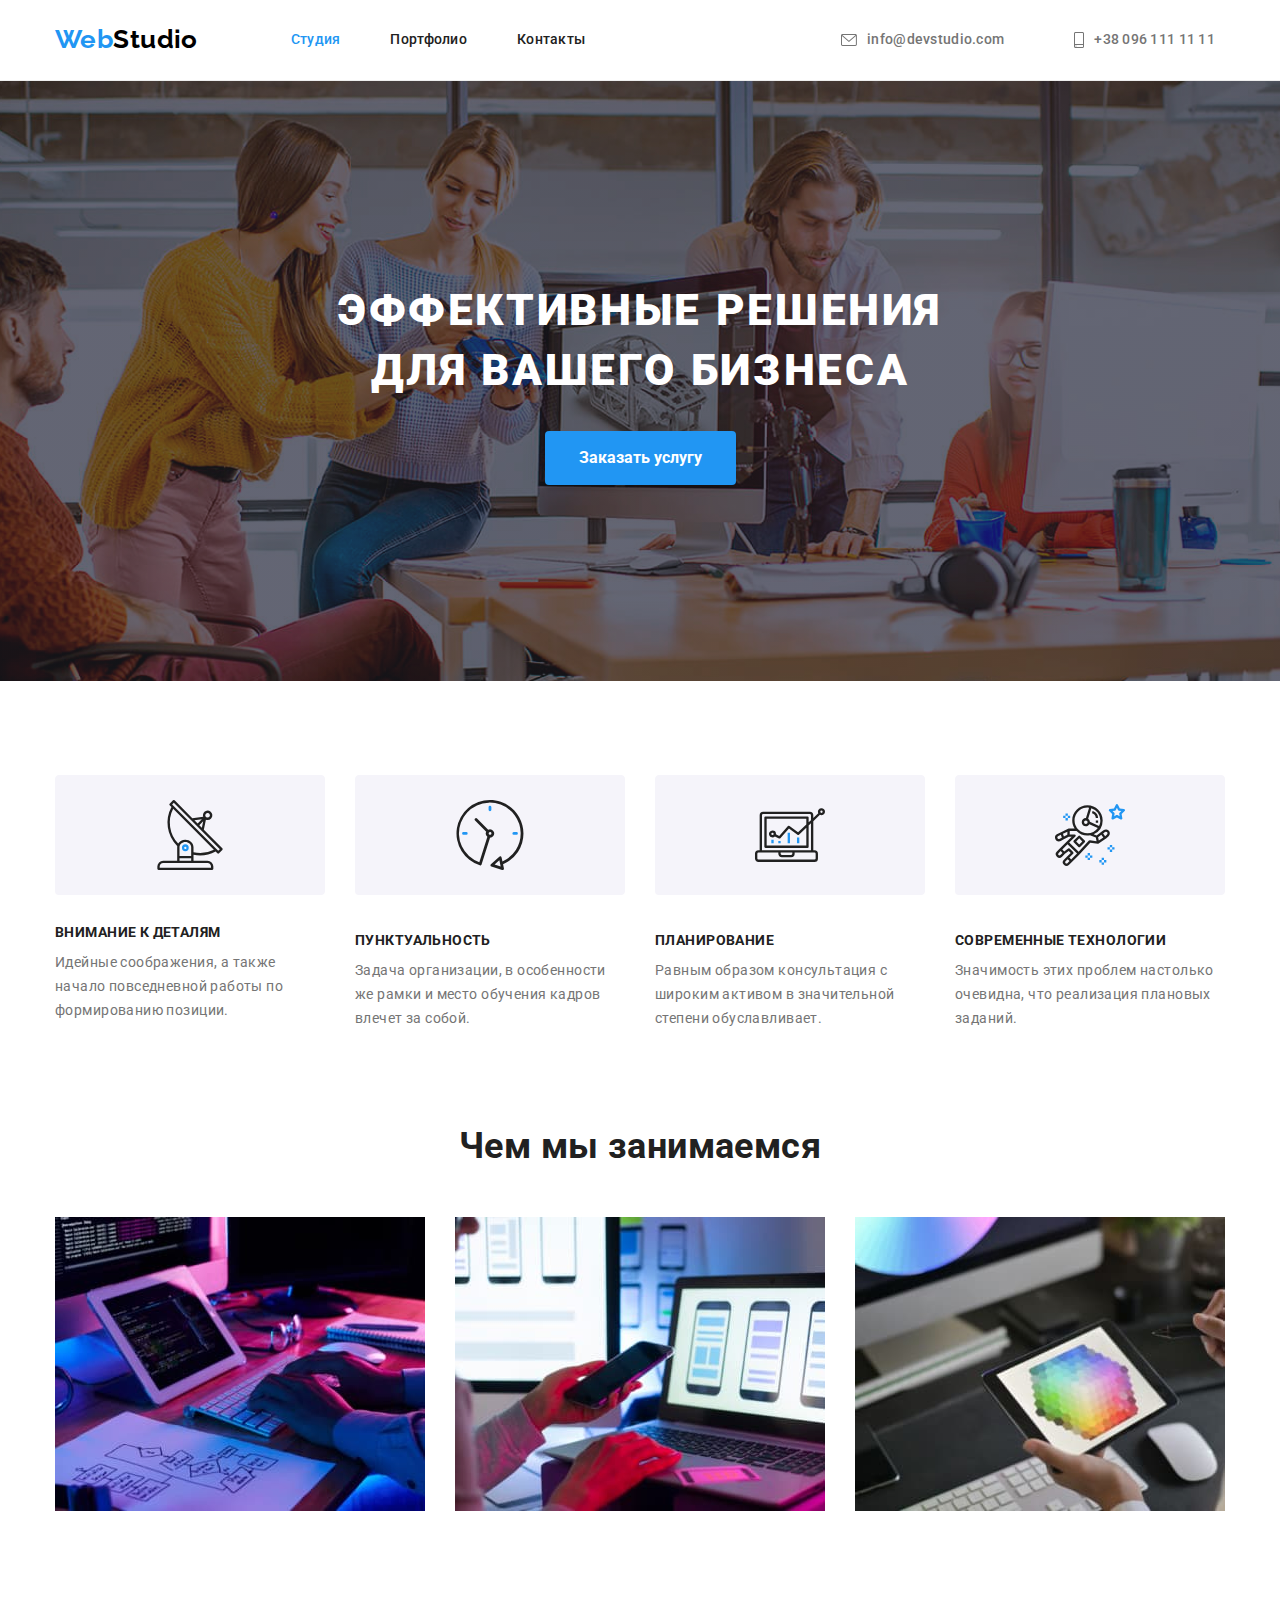
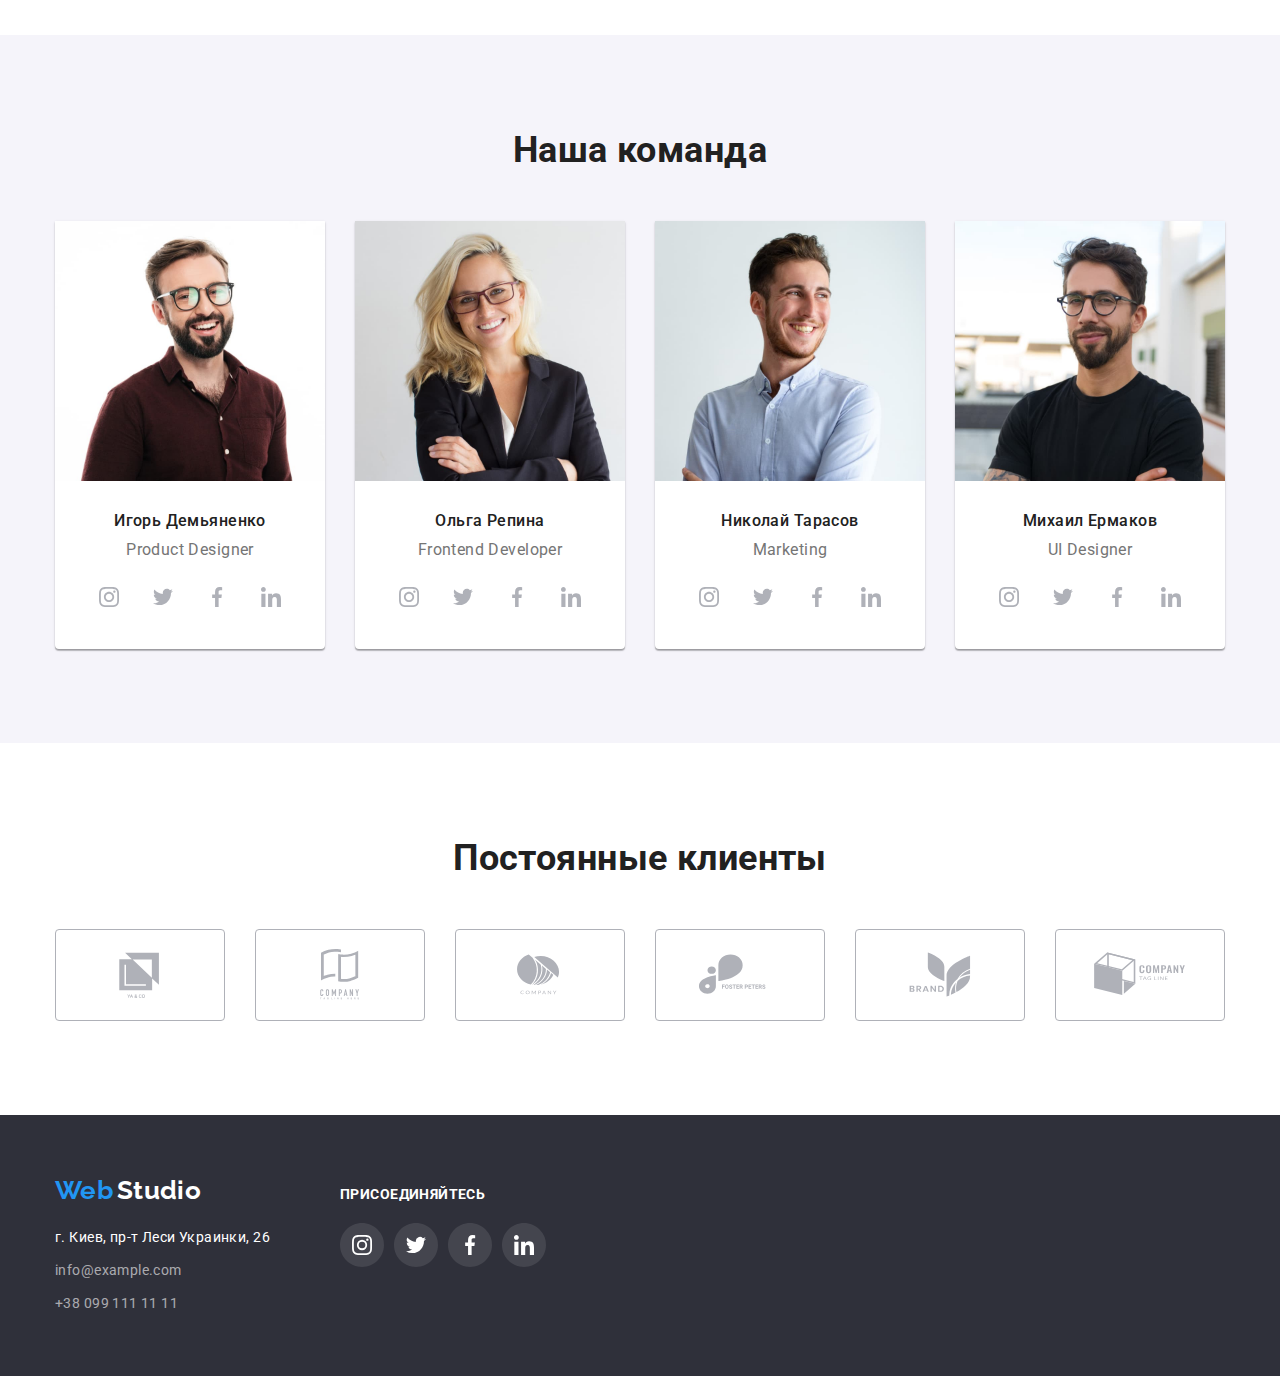
==== commit ab89bcf7: "28.04" ====
--- a/index.html
+++ b/index.html
@@ -134,26 +134,26 @@
                             <div class="social-links-comand"> 
                                 <a class="icon-social " href="#">
                                     <svg class="comand-social " width="20px" height="20px">
-                                        <use class="icon-social" href="./icon/sprite.svg#icon-instagram-new">
+                                        <use href="./icon/sprite.svg#icon-instagram-new">
 
                                         </use>
                                     </svg>
                                 </a>
                                 <a class="icon-social" href="#">
                                     <svg class="comand-social" width="20px" height="20px">
-                                        <use class="icon-social" href="./icon/sprite.svg#icon-twitter--new">
+                                        <use href="./icon/sprite.svg#icon-twitter--new">
 
                                         </use>
                                     </svg></a>
                                     <a class="icon-social" href="#">
                                 <svg class="comand-social" width="20px" height="20px">
-                                    <use class="icon-social" href="./icon/sprite.svg#icon-facebook-new">
+                                    <use  href="./icon/sprite.svg#icon-facebook-new">
 
                                     </use>
                                 </svg></a>
                                 <a class="icon-social" href="#">
                                     <svg class="comand-social" width="20px" height="20px">
-                                        <use class="icon-social" href="./icon/sprite.svg#icon-linkedin-new">
+                                        <use  href="./icon/sprite.svg#icon-linkedin-new">
 
                                         </use>
                                     </svg></a></div>
@@ -167,26 +167,26 @@
                             <div class="social-links-comand">
                                 <a class="icon-social" href="#">
                                     <svg class="comand-social" width="20px" height="20px">
-                                        <use class="icon-social" href="./icon/sprite.svg#icon-instagram-new">
+                                        <use href="./icon/sprite.svg#icon-instagram-new">
                             
                                         </use>
                                     </svg>
                                 </a>
                                 <a class="icon-social" href="#">
                                     <svg class="comand-social" width="20px" height="20px">
-                                        <use class="icon-social" href="./icon/sprite.svg#icon-twitter--new">
-                            
-                                        </use>
-                                    </svg></a>
-                                <a class="icon-social" href="#">
-                                    <svg class="comand-social" width="20px" height="20px">
-                                        <use class="icon-social" href="./icon/sprite.svg#icon-facebook-new">
-                            
-                                        </use>
-                                    </svg></a>
-                                <a class="icon-social" href="#">
-                                    <svg class="comand-social" width="20px" height="20px">
-                                        <use class="icon-social" href="./icon/sprite.svg#icon-linkedin-new">
+                                        <use  href="./icon/sprite.svg#icon-twitter--new">
+                            
+                                        </use>
+                                    </svg></a>
+                                <a class="icon-social" href="#">
+                                    <svg class="comand-social" width="20px" height="20px">
+                                        <use  href="./icon/sprite.svg#icon-facebook-new">
+                            
+                                        </use>
+                                    </svg></a>
+                                <a class="icon-social" href="#">
+                                    <svg class="comand-social" width="20px" height="20px">
+                                        <use  href="./icon/sprite.svg#icon-linkedin-new">
                             
                                         </use>
                                     </svg></a>
@@ -201,26 +201,26 @@
                             <div class="social-links-comand">
                                 <a class="icon-social" href="#">
                                     <svg class="comand-social" width="20px" height="20px">
-                                        <use class="icon-social" href="./icon/sprite.svg#icon-instagram-new">
+                                        <use href="./icon/sprite.svg#icon-instagram-new">
                             
                                         </use>
                                     </svg>
                                 </a>
                                 <a class="icon-social" href="#">
                                     <svg class="comand-social" width="20px" height="20px">
-                                        <use class="icon-social" href="./icon/sprite.svg#icon-twitter--new">
-                            
-                                        </use>
-                                    </svg></a>
-                                <a class="icon-social" href="#">
-                                    <svg class="comand-social" width="20px" height="20px">
-                                        <use class="icon-social" href="./icon/sprite.svg#icon-facebook-new">
-                            
-                                        </use>
-                                    </svg></a>
-                                <a class="icon-social" href="#">
-                                    <svg class="comand-social" width="20px" height="20px">
-                                        <use class="icon-social" href="./icon/sprite.svg#icon-linkedin-new">
+                                        <use href="./icon/sprite.svg#icon-twitter--new">
+                            
+                                        </use>
+                                    </svg></a>
+                                <a class="icon-social" href="#">
+                                    <svg class="comand-social" width="20px" height="20px">
+                                        <use href="./icon/sprite.svg#icon-facebook-new">
+                            
+                                        </use>
+                                    </svg></a>
+                                <a class="icon-social" href="#">
+                                    <svg class="comand-social" width="20px" height="20px">
+                                        <use  href="./icon/sprite.svg#icon-linkedin-new">
                             
                                         </use>
                                     </svg></a>
@@ -233,28 +233,28 @@
                             <h3 class="section-title-comand">Михаил Ермаков</h3>
                             <p class="section-text-comand">UI Designer</p>
                             <div class="social-links-comand">
-                                <a class="icon-social" href="#">
-                                    <svg class="comand-social" width="20px" height="20px">
-                                        <use class="icon-social" href="./icon/sprite.svg#icon-instagram-new">
+                                <a class="icon-social " href="#">
+                                    <svg class="comand-social" width="20px" height="20px">
+                                        <use class="" href="./icon/sprite.svg#icon-instagram-new">
                             
                                         </use>
                                     </svg>
                                 </a>
                                 <a class="icon-social" href="#">
-                                    <svg class="comand-social" width="20px" height="20px">
-                                        <use class="icon-social" href="./icon/sprite.svg#icon-twitter--new">
-                            
-                                        </use>
-                                    </svg></a>
-                                <a class="icon-social" href="#">
-                                    <svg class="comand-social" width="20px" height="20px">
-                                        <use class="icon-social" href="./icon/sprite.svg#icon-facebook-new">
-                            
-                                        </use>
-                                    </svg></a>
-                                <a class="icon-social" href="#">
-                                    <svg class="comand-social" width="20px" height="20px">
-                                        <use class="icon-social" href="./icon/sprite.svg#icon-linkedin-new">
+                                    <svg class="comand-social " width="20px" height="20px">
+                                        <use href="./icon/sprite.svg#icon-twitter--new">
+                            
+                                        </use>
+                                    </svg></a>
+                                <a class="icon-social" href="#">
+                                    <svg class="comand-social" width="20px" height="20px">
+                                        <use  href="./icon/sprite.svg#icon-facebook-new">
+                            
+                                        </use>
+                                    </svg></a>
+                                <a class="icon-social" href="#">
+                                    <svg class="comand-social" width="20px" height="20px">
+                                        <use href="./icon/sprite.svg#icon-linkedin-new">
                             
                                         </use>
                                     </svg></a>
@@ -272,7 +272,7 @@
                     <ul class="customers-list list">
                         
                         <li class="customers-img">
-                                <a class="customers-link customers-img-logo" href="#">
+                                <a class="customers-img-logo" href="#">
                             <svg class="logo-customers" width="106px" height="60px">
                                 <use href="./icon/sprite.svg#icon-Logo-1-new">
 
@@ -281,7 +281,7 @@
                         </li>
                         
                         <li class="customers-img">
-                                <a class="customers-link customers-img-logo" href="#">
+                                <a class=" customers-img-logo" href="#">
                                     <svg class="logo-customers" width="106px" height="60px">
                                         <use href="./icon/sprite.svg#icon-Logo-2-new">
                         
@@ -289,7 +289,7 @@
                                     </svg> </a>
                         </li>
                         <li class="customers-img">
-                                <a class="customers-link customers-img-logo" href="#">
+                                <a class="customers-img-logo" href="#">
                                     <svg class="logo-customers" width="106px" height="60px">
                                         <use href="./icon/sprite.svg#icon-Logo-3-new">
                         
@@ -305,7 +305,7 @@
                                     </svg> </a>
                         </li>
                         <li class="customers-img">
-                                <a class="customers-link customers-img-logo" href="">
+                                <a class=" customers-img-logo" href="">
                                     <svg class="logo-customers" width="106px" height="60px">
                                         <use href="./icon/sprite.svg#icon-Logo-5-new">
                         
@@ -314,7 +314,7 @@
                             
                         </li>
                         <li class="customers-img">
-                                <a class="customers-link customers-img-logo" href="">
+                                <a class="customers-img-logo" href="">
                                     <svg class="logo-customers" width="106px" height="60px">
                                         <use href="./icon/sprite.svg#icon-Logo-6-new">
                         
--- a/css/style.css
+++ b/css/style.css
@@ -176,7 +176,6 @@
 }
 .nav-projects {
   display: flex;
-  margin-bottom: 50px;
   justify-content: center;
   cursor: pointer;
 }
@@ -237,8 +236,8 @@
 .advantage {
   display: flex;
   flex-wrap: wrap;
-  margin-left: -30px;
-  margin-top: -30px;
+  margin-right: -30px;
+  margin-bottom: -30px;
 
 }
 
@@ -272,23 +271,18 @@
   height: 44px;
   border-radius: 20px;
   margin-right: 10px;
+  fill: var(--customers-border-color);
 }
 
 .icon-social:hover{
-  background-color:var(--accent-text-color)
+  background-color:var(--accent-text-color);
+  fill: var(--header-bg-color);
+  
 }
 .icon-social:last-child{
   margin-right: 0;
 }
-.comand-social{
-  display: block;
-fill: var(--customers-border-color);
-}
-
-.comand-social:hover{
-  fill: var(--header-bg-color)
-  
-}
+
 .comand-social-card{
 padding-top: 30px;
 padding-bottom: 30px;
@@ -334,6 +328,7 @@
 .flex-element-work {
   flex-basis: calc((100% - 60px) / 3);
   margin-right: 30px; 
+  margin-bottom: 30px;
 }
 .flex-element-work:nth-child(3n) {
   margin-right: 0;
@@ -519,35 +514,34 @@
   height: 92px;
   
 }
-.customers-img:hover{
-  border-color: var(--accent-text-color);
-}
+
 .logo-customers{
-  fill: var(--customers-border-color);
-  
-
-}
-.logo-customers:hover{
-  fill: var(--accent-text-color);
-  border-color: var(--accent-text-color);
-}
-
-.customers-img-logo:hover{
-  fill: var(--accent-text-color);
-  border-color: var(--accent-text-color);
-}
-.customers-img-logo{
   width: 100%;
   height: 100%;
-  display: flex;
-  align-items: center;
-  margin-right: 30px;
-  justify-content: space-around;
   border: 1px solid var(--customers-border-color);
   border-radius: 4px;
   cursor: pointer;
   padding: 16px 32px 16px 32px;
-}
+  fill: var(--customers-border-color);
+  border-color: var(--customers-border-color);
+}
+
+.logo-customers:hover{
+  fill: var(--accent-text-color);
+  border-color: var(--accent-text-color);
+}
+
+
+.customers-img-logo{
+  width: 100%;
+  height: 100%;
+  display: flex;
+  align-items: center;
+  margin-right: 30px;
+  justify-content: space-around;
+  
+}
+
 
 .footer-icon{
     fill: rgb(255, 255, 255, 10%);
@@ -555,9 +549,7 @@
 .footer-icon:hover{
     fill: var(--accent-text-color);
 }
- .customers-img:hover {
-  
-} 
+
 .customers-img:last-child {
   margin-right:0;
 }
@@ -565,6 +557,7 @@
   fill: var(--customers-border-color);
 }
 .logo-customers:hover{
+  border-color: #2196f3;
   fill: var(--accent-text-color);
 }
 
@@ -654,3 +647,4 @@
 .footer-social-icon:last-child{
   margin-right: 0;
 }
+b